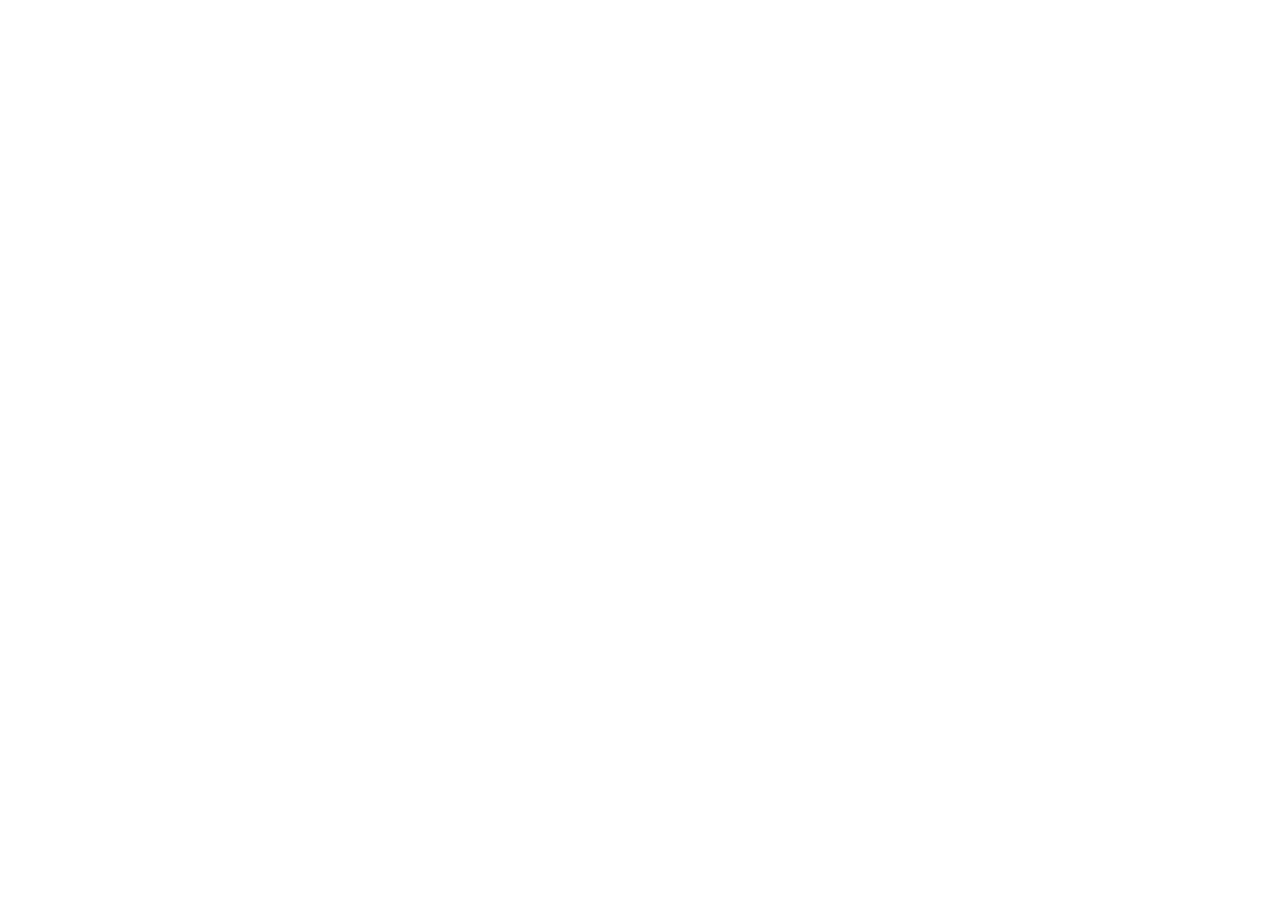
==== index.html @ 185b5def "Add files via upload" ====
<!DOCTYPE html><html lang="en" id="Largely-root-html"><head>
    <meta charset="utf-8">
    <meta name="viewport" content="width=device-width, initial-scale=1">
    <meta name="theme-color" content="#000000">
    <link rel="manifest" href="https://d3k91ia2r4cmgr.cloudfront.net/86bafdff-50a6-4d82-a261-e58ee06d7d60/manifest.json">
    <link rel="preconnect" href="https://fonts.googleapis.com">
    <link rel="preconnect" href="https://fonts.gstatic.com" crossorigin="">
    <link href="https://fonts.googleapis.com/css2?family=Satisfy&display=swap" rel="stylesheet" crossorigin="anonymous">
    <link href="https://fonts.googleapis.com/css?family=DM+Serif+Display|Open+Sans&display=swap" rel="stylesheet" crossorigin="anonymous">
    <link href="https://fonts.googleapis.com/css2?family=Roboto:ital,wght@0,100;0,300;0,400;0,500;0,700;0,900;1,100;1,300;1,400;1,500;1,700;1,900&display=swap" rel="stylesheet" crossorigin="anonymous">
    <link href="https://fonts.googleapis.com/css2?family=Roboto+Mono:ital,wght@0,100;0,300;0,400;0,500;0,700;0,900;1,100;1,300;1,400;1,500;1,700;1,900&display=swap" rel="stylesheet" crossorigin="anonymous">
    <link href="https://fonts.googleapis.com/css2?family=Fira+Sans:wght@400;500;600;700;900&display=swap" rel="stylesheet" crossorigin="anonymous">
    <link href="https://fonts.googleapis.com/css2?family=Noto+Color+Emoji&display=swap" rel="stylesheet" crossorigin="anonymous">
    <link href="https://fonts.googleapis.com/css2?family=Lexend:wght@400;500;600;700;900&display=swap" rel="stylesheet" crossorigin="anonymous">
    <link href="https://fonts.googleapis.com/css2?family=Lato:ital,wght@0,100;0,300;0,400;0,500;0,700;0,900;1,100;1,300;1,400;1,500;1,700;1,900&display=swap" rel="stylesheet" crossorigin="anonymous">
    <link href="https://fonts.googleapis.com/css2?family=Lora:ital,wght@0,100;0,300;0,400;0,500;0,700;0,900;1,100;1,300;1,400;1,500;1,700;1,900&display=swap" rel="stylesheet" crossorigin="anonymous">
    <link href="https://fonts.googleapis.com/css2?family=DM+Sans:ital,wght@0,100;0,300;0,400;0,500;0,700;0,900;1,100;1,300;1,400;1,500;1,700;1,900&display=swap" rel="stylesheet" crossorigin="anonymous">
    <link href="https://fonts.googleapis.com/css2?family=Ubuntu:ital,wght@0,100;0,300;0,400;0,500;0,700;0,900;1,100;1,300;1,400;1,500;1,700;1,900&display=swap" rel="stylesheet" crossorigin="anonymous">
    <link href="https://fonts.googleapis.com/css2?family=Montserrat:ital,wght@0,100;0,300;0,400;0,500;0,700;0,900;1,100;1,300;1,400;1,500;1,700;1,900&display=swap" rel="stylesheet" crossorigin="anonymous">
    <link href="https://fonts.googleapis.com/css2?family=Open+Sans:ital,wght@0,100;0,300;0,400;0,500;0,700;0,900;1,100;1,300;1,400;1,500;1,700;1,900&display=swap" rel="stylesheet" crossorigin="anonymous">
    <link href="https://fonts.googleapis.com/css2?family=Geologica:ital,wght@0,100;0,300;0,400;0,500;0,700;0,900;1,100;1,300;1,400;1,500;1,700;1,900&display=swap" rel="stylesheet" crossorigin="anonymous">
    <link rel="stylesheet" href="css/pzlFzEYF4zbA.css"><!-- Seravek -->
    <link rel="stylesheet" href="css/yJuPTtI3WxYk.css"><!-- Museo Sans, Utopia -->
    <script src="js/DiNnoMzd31PQ.js"></script>
    <script src="js/y1LODsOk8lsL.js"></script>
    <script type="module" crossorigin="" src="js/O8j92dami65w.js"></script>
    <link rel="modulepreload" crossorigin="" href="https://d3k91ia2r4cmgr.cloudfront.net/86bafdff-50a6-4d82-a261-e58ee06d7d60/static/js/vendor/elliptic-DTVWWxg_.js">
    <link rel="modulepreload" crossorigin="" href="https://d3k91ia2r4cmgr.cloudfront.net/86bafdff-50a6-4d82-a261-e58ee06d7d60/static/js/vendor/prop-types-BzTsJG9k.js">
    <link rel="modulepreload" crossorigin="" href="https://d3k91ia2r4cmgr.cloudfront.net/86bafdff-50a6-4d82-a261-e58ee06d7d60/static/js/vendor/jsonpath-B_91QNBH.js">
    <link rel="modulepreload" crossorigin="" href="https://d3k91ia2r4cmgr.cloudfront.net/86bafdff-50a6-4d82-a261-e58ee06d7d60/static/js/vendor/main-Dzk25cyZ.js">
    <link rel="modulepreload" crossorigin="" href="https://d3k91ia2r4cmgr.cloudfront.net/86bafdff-50a6-4d82-a261-e58ee06d7d60/static/js/vendor/validator-CxE2CT_Z.js">
    <link rel="modulepreload" crossorigin="" href="https://d3k91ia2r4cmgr.cloudfront.net/86bafdff-50a6-4d82-a261-e58ee06d7d60/static/js/vendor/howler-DbghTRsj.js">
    <link rel="modulepreload" crossorigin="" href="https://d3k91ia2r4cmgr.cloudfront.net/86bafdff-50a6-4d82-a261-e58ee06d7d60/static/js/vendor/lottie-CAdjDSck.js">
    <link rel="stylesheet" crossorigin="" href="css/FnqYRsaEep4A.css">
    <link rel="stylesheet" crossorigin="" href="css/h9bA99qHGvtS.css">
  
<meta name="google-site-verification" content="gZokNIZjkgFICQlMWqDJ0eYzyE8EAYl0vxDbHV7IbUg">

<style>
    a { 
    pointer-events: none;
    }
</style>

</head>
  <body>
    <noscript>You need to enable JavaScript to run this app.</noscript>
    <div id="root"></div>

    <!-- DisableInputExtension definition -->
<script type="text/javascript">
  const DisableInputExtension = {
    name: 'DisableInput',
    type: 'effect',
    match: ({ trace }) =>
      trace.type === 'ext_disableInput' ||
      trace.payload?.name === 'ext_disableInput',
    effect: ({ trace }) => {
      const { isDisabled } = trace.payload;

      function disableInput() {
        // Find all elements that have a shadowRoot
        const hosts = [...document.querySelectorAll('*')].filter(
          (el) => el.shadowRoot
        );

        let textarea = null;
        let sendBtn = null;
        let root = null;

        // Search through each shadow root to find the textarea
        for (const host of hosts) {
          root = host.shadowRoot;
          textarea = root.querySelector('textarea.vfrc-chat-input');
          if (textarea) {
            sendBtn = root.querySelector('#vfrc-send-message');
            break;
          }
        }

        if (!textarea) {
          console.error('DisableInputExtension: Voiceflow textarea not found');
          return;
        }

        if (!root) {
          console.error('DisableInputExtension: Shadow root not found');
          return;
        }

        // Add or update style tag for visual disabled state
        let styleTag = root.querySelector('#vf-disable-input-style');
        if (!styleTag) {
          styleTag = document.createElement('style');
          styleTag.id = 'vf-disable-input-style';
          root.appendChild(styleTag);
        }

        // Store original value descriptor
        const originalValueDescriptor = Object.getOwnPropertyDescriptor(
          HTMLTextAreaElement.prototype,
          'value'
        );

        function updateInputState() {
          if (isDisabled) {
            // Disable: apply visual styles and logical disable
            styleTag.textContent = `
              textarea.vfrc-chat-input {
                pointer-events: none !important;
                opacity: 0.4 !important;
                cursor: default !important;
                caret-color: transparent !important;
              }
              #vfrc-send-message {
                pointer-events: none !important;
                opacity: 0.35 !important;
                cursor: default !important;
              }
            `;

            // Logical disable
            textarea.readOnly = true;
            textarea.disabled = true;
            if (sendBtn) {
              sendBtn.disabled = true;
            }

            // Clear the value and block changes
            Object.defineProperty(textarea, 'value', {
              get: function () {
                return '';
              },
              set: function () {},
              configurable: true,
            });
            textarea.value = '';
          } else {
            // Enable: remove visual styles and logical enable
            styleTag.textContent = '';

            // Logical enable
            textarea.readOnly = false;
            textarea.disabled = false;
            if (sendBtn) {
              sendBtn.disabled = false;
            }

            // Restore original value getter/setter
            Object.defineProperty(textarea, 'value', originalValueDescriptor);
          }

          // Trigger events to update component state
          textarea.dispatchEvent(
            new Event('input', { bubbles: true, cancelable: true })
          );
          textarea.dispatchEvent(
            new Event('change', { bubbles: true, cancelable: true })
          );
        }

        // Initial update
        updateInputState();
      }

      disableInput();
    },
  };
</script>

<!-- Voiceflow widget loader with DisableInputExtension wired in -->
<script type="text/javascript">
  (function (d, t) {
    var v = d.createElement(t),
      s = d.getElementsByTagName(t)[0];
    v.onload = function () {
      window.voiceflow.chat
        .load({
          verify: { projectID: '6a2155a72f62de3be86b9c8d' },
          url: 'https://general-runtime.voiceflow.com',
          versionID: 'production',
          voice: {
            url: 'https://runtime-api.voiceflow.com',
          },
          assistant: {
            // Attach the DisableInput extension here
            extensions: [DisableInputExtension],
          },
        })
      
        .then(() => {
          window.voiceflow.chat.proactive.clear();
          window.voiceflow.chat.proactive.push(
            {
              type: 'text',
              payload: {
                message:
                       "Hi there. I'm Core and Main VacancyIQ, your Job Creation Assistant" 
              },
            },
            {
              type: 'text',
              payload: {
                message:
                     "Click on the button below to get create content for your job role and polish it for publishing.",
              },
            }
          );
        });
    };
    v.src = 'https://cdn.voiceflow.com/widget-next/bundle.mjs';
    v.type = 'text/javascript';
    s.parentNode.insertBefore(v, s);
  })(document, 'script');
</script>

</body></html>
---- css/pzlFzEYF4zbA.css ----
/*
 * The Typekit service used to deliver this font or fonts for use on websites
 * is provided by Adobe and is subject to these Terms of Use
 * http://www.adobe.com/products/eulas/tou_typekit. For font license
 * information, see the list below.
 *
 * seravek-web:
 *   - http://typekit.com/eulas/00000000000000007735f531
 *   - http://typekit.com/eulas/00000000000000007735f52f
 *   - http://typekit.com/eulas/00000000000000007735f52e
 *   - http://typekit.com/eulas/00000000000000007735f533
 *   - http://typekit.com/eulas/00000000000000007735f535
 *   - http://typekit.com/eulas/00000000000000007735f536
 *   - http://typekit.com/eulas/00000000000000007735f530
 *   - http://typekit.com/eulas/00000000000000007735f537
 *   - http://typekit.com/eulas/00000000000000007735f532
 *   - http://typekit.com/eulas/00000000000000007735f534
 *
 * © 2009-2026 Adobe Systems Incorporated. All Rights Reserved.
 */
/*{"last_published":"2025-07-29 16:51:58 UTC"}*/

@import url("p_1.css");

@font-face {
font-family:"seravek-web";
src:url("https://use.typekit.net/af/78ffbd/00000000000000007735f531/31/l?primer=7cdcb44be4a7db8877ffa5c0007b8dd865b3bbc383831fe2ea177f62257a9191&fvd=n4&v=3") format("woff2"),url("https://use.typekit.net/af/78ffbd/00000000000000007735f531/31/d?primer=7cdcb44be4a7db8877ffa5c0007b8dd865b3bbc383831fe2ea177f62257a9191&fvd=n4&v=3") format("woff"),url("https://use.typekit.net/af/78ffbd/00000000000000007735f531/31/a?primer=7cdcb44be4a7db8877ffa5c0007b8dd865b3bbc383831fe2ea177f62257a9191&fvd=n4&v=3") format("opentype");
font-display:auto;font-style:normal;font-weight:400;font-stretch:normal;
}

@font-face {
font-family:"seravek-web";
src:url("https://use.typekit.net/af/557774/00000000000000007735f52f/31/l?primer=7cdcb44be4a7db8877ffa5c0007b8dd865b3bbc383831fe2ea177f62257a9191&fvd=i4&v=3") format("woff2"),url("https://use.typekit.net/af/557774/00000000000000007735f52f/31/d?primer=7cdcb44be4a7db8877ffa5c0007b8dd865b3bbc383831fe2ea177f62257a9191&fvd=i4&v=3") format("woff"),url("https://use.typekit.net/af/557774/00000000000000007735f52f/31/a?primer=7cdcb44be4a7db8877ffa5c0007b8dd865b3bbc383831fe2ea177f62257a9191&fvd=i4&v=3") format("opentype");
font-display:auto;font-style:italic;font-weight:400;font-stretch:normal;
}

@font-face {
font-family:"seravek-web";
src:url("https://use.typekit.net/af/6a1668/00000000000000007735f52e/31/l?primer=7cdcb44be4a7db8877ffa5c0007b8dd865b3bbc383831fe2ea177f62257a9191&fvd=n7&v=3") format("woff2"),url("https://use.typekit.net/af/6a1668/00000000000000007735f52e/31/d?primer=7cdcb44be4a7db8877ffa5c0007b8dd865b3bbc383831fe2ea177f62257a9191&fvd=n7&v=3") format("woff"),url("https://use.typekit.net/af/6a1668/00000000000000007735f52e/31/a?primer=7cdcb44be4a7db8877ffa5c0007b8dd865b3bbc383831fe2ea177f62257a9191&fvd=n7&v=3") format("opentype");
font-display:auto;font-style:normal;font-weight:700;font-stretch:normal;
}

@font-face {
font-family:"seravek-web";
src:url("https://use.typekit.net/af/87459d/00000000000000007735f533/31/l?primer=7cdcb44be4a7db8877ffa5c0007b8dd865b3bbc383831fe2ea177f62257a9191&fvd=i7&v=3") format("woff2"),url("https://use.typekit.net/af/87459d/00000000000000007735f533/31/d?primer=7cdcb44be4a7db8877ffa5c0007b8dd865b3bbc383831fe2ea177f62257a9191&fvd=i7&v=3") format("woff"),url("https://use.typekit.net/af/87459d/00000000000000007735f533/31/a?primer=7cdcb44be4a7db8877ffa5c0007b8dd865b3bbc383831fe2ea177f62257a9191&fvd=i7&v=3") format("opentype");
font-display:auto;font-style:italic;font-weight:700;font-stretch:normal;
}

@font-face {
font-family:"seravek-web";
src:url("https://use.typekit.net/af/d84ad6/00000000000000007735f535/31/l?primer=7cdcb44be4a7db8877ffa5c0007b8dd865b3bbc383831fe2ea177f62257a9191&fvd=n2&v=3") format("woff2"),url("https://use.typekit.net/af/d84ad6/00000000000000007735f535/31/d?primer=7cdcb44be4a7db8877ffa5c0007b8dd865b3bbc383831fe2ea177f62257a9191&fvd=n2&v=3") format("woff"),url("https://use.typekit.net/af/d84ad6/00000000000000007735f535/31/a?primer=7cdcb44be4a7db8877ffa5c0007b8dd865b3bbc383831fe2ea177f62257a9191&fvd=n2&v=3") format("opentype");
font-display:auto;font-style:normal;font-weight:200;font-stretch:normal;
}

@font-face {
font-family:"seravek-web";
src:url("https://use.typekit.net/af/3d6792/00000000000000007735f536/31/l?primer=7cdcb44be4a7db8877ffa5c0007b8dd865b3bbc383831fe2ea177f62257a9191&fvd=i2&v=3") format("woff2"),url("https://use.typekit.net/af/3d6792/00000000000000007735f536/31/d?primer=7cdcb44be4a7db8877ffa5c0007b8dd865b3bbc383831fe2ea177f62257a9191&fvd=i2&v=3") format("woff"),url("https://use.typekit.net/af/3d6792/00000000000000007735f536/31/a?primer=7cdcb44be4a7db8877ffa5c0007b8dd865b3bbc383831fe2ea177f62257a9191&fvd=i2&v=3") format("opentype");
font-display:auto;font-style:italic;font-weight:200;font-stretch:normal;
}

@font-face {
font-family:"seravek-web";
src:url("https://use.typekit.net/af/27c53e/00000000000000007735f530/31/l?primer=7cdcb44be4a7db8877ffa5c0007b8dd865b3bbc383831fe2ea177f62257a9191&fvd=n3&v=3") format("woff2"),url("https://use.typekit.net/af/27c53e/00000000000000007735f530/31/d?primer=7cdcb44be4a7db8877ffa5c0007b8dd865b3bbc383831fe2ea177f62257a9191&fvd=n3&v=3") format("woff"),url("https://use.typekit.net/af/27c53e/00000000000000007735f530/31/a?primer=7cdcb44be4a7db8877ffa5c0007b8dd865b3bbc383831fe2ea177f62257a9191&fvd=n3&v=3") format("opentype");
font-display:auto;font-style:normal;font-weight:300;font-stretch:normal;
}

@font-face {
font-family:"seravek-web";
src:url("https://use.typekit.net/af/e31ed6/00000000000000007735f537/31/l?primer=7cdcb44be4a7db8877ffa5c0007b8dd865b3bbc383831fe2ea177f62257a9191&fvd=i3&v=3") format("woff2"),url("https://use.typekit.net/af/e31ed6/00000000000000007735f537/31/d?primer=7cdcb44be4a7db8877ffa5c0007b8dd865b3bbc383831fe2ea177f62257a9191&fvd=i3&v=3") format("woff"),url("https://use.typekit.net/af/e31ed6/00000000000000007735f537/31/a?primer=7cdcb44be4a7db8877ffa5c0007b8dd865b3bbc383831fe2ea177f62257a9191&fvd=i3&v=3") format("opentype");
font-display:auto;font-style:italic;font-weight:300;font-stretch:normal;
}

@font-face {
font-family:"seravek-web";
src:url("https://use.typekit.net/af/e7ea49/00000000000000007735f532/31/l?primer=7cdcb44be4a7db8877ffa5c0007b8dd865b3bbc383831fe2ea177f62257a9191&fvd=n6&v=3") format("woff2"),url("https://use.typekit.net/af/e7ea49/00000000000000007735f532/31/d?primer=7cdcb44be4a7db8877ffa5c0007b8dd865b3bbc383831fe2ea177f62257a9191&fvd=n6&v=3") format("woff"),url("https://use.typekit.net/af/e7ea49/00000000000000007735f532/31/a?primer=7cdcb44be4a7db8877ffa5c0007b8dd865b3bbc383831fe2ea177f62257a9191&fvd=n6&v=3") format("opentype");
font-display:auto;font-style:normal;font-weight:600;font-stretch:normal;
}

@font-face {
font-family:"seravek-web";
src:url("https://use.typekit.net/af/493767/00000000000000007735f534/31/l?primer=7cdcb44be4a7db8877ffa5c0007b8dd865b3bbc383831fe2ea177f62257a9191&fvd=i6&v=3") format("woff2"),url("https://use.typekit.net/af/493767/00000000000000007735f534/31/d?primer=7cdcb44be4a7db8877ffa5c0007b8dd865b3bbc383831fe2ea177f62257a9191&fvd=i6&v=3") format("woff"),url("https://use.typekit.net/af/493767/00000000000000007735f534/31/a?primer=7cdcb44be4a7db8877ffa5c0007b8dd865b3bbc383831fe2ea177f62257a9191&fvd=i6&v=3") format("opentype");
font-display:auto;font-style:italic;font-weight:600;font-stretch:normal;
}

.tk-seravek-web { font-family: "seravek-web",sans-serif; }
---- css/yJuPTtI3WxYk.css ----
/*
 * The Typekit service used to deliver this font or fonts for use on websites
 * is provided by Adobe and is subject to these Terms of Use
 * http://www.adobe.com/products/eulas/tou_typekit. For font license
 * information, see the list below.
 *
 * museo-sans:
 *   - http://typekit.com/eulas/00000000000000000000e7fe
 *   - http://typekit.com/eulas/00000000000000000000e803
 * utopia-std:
 *   - http://typekit.com/eulas/0000000000000000000131a2
 *
 * © 2009-2026 Adobe Systems Incorporated. All Rights Reserved.
 */
/*{"last_published":"2023-10-18 17:35:03 UTC"}*/

@import url("p.css");

@font-face {
font-family:"museo-sans";
src:url("https://use.typekit.net/af/620bf8/00000000000000000000e7fe/27/l?primer=7cdcb44be4a7db8877ffa5c0007b8dd865b3bbc383831fe2ea177f62257a9191&fvd=n3&v=3") format("woff2"),url("https://use.typekit.net/af/620bf8/00000000000000000000e7fe/27/d?primer=7cdcb44be4a7db8877ffa5c0007b8dd865b3bbc383831fe2ea177f62257a9191&fvd=n3&v=3") format("woff"),url("https://use.typekit.net/af/620bf8/00000000000000000000e7fe/27/a?primer=7cdcb44be4a7db8877ffa5c0007b8dd865b3bbc383831fe2ea177f62257a9191&fvd=n3&v=3") format("opentype");
font-display:swap;font-style:normal;font-weight:300;font-stretch:normal;
}

@font-face {
font-family:"museo-sans";
src:url("https://use.typekit.net/af/a28b50/00000000000000000000e803/27/l?primer=7cdcb44be4a7db8877ffa5c0007b8dd865b3bbc383831fe2ea177f62257a9191&fvd=n5&v=3") format("woff2"),url("https://use.typekit.net/af/a28b50/00000000000000000000e803/27/d?primer=7cdcb44be4a7db8877ffa5c0007b8dd865b3bbc383831fe2ea177f62257a9191&fvd=n5&v=3") format("woff"),url("https://use.typekit.net/af/a28b50/00000000000000000000e803/27/a?primer=7cdcb44be4a7db8877ffa5c0007b8dd865b3bbc383831fe2ea177f62257a9191&fvd=n5&v=3") format("opentype");
font-display:swap;font-style:normal;font-weight:500;font-stretch:normal;
}

@font-face {
font-family:"utopia-std";
src:url("https://use.typekit.net/af/aeaf25/0000000000000000000131a2/27/l?primer=7cdcb44be4a7db8877ffa5c0007b8dd865b3bbc383831fe2ea177f62257a9191&fvd=i4&v=3") format("woff2"),url("https://use.typekit.net/af/aeaf25/0000000000000000000131a2/27/d?primer=7cdcb44be4a7db8877ffa5c0007b8dd865b3bbc383831fe2ea177f62257a9191&fvd=i4&v=3") format("woff"),url("https://use.typekit.net/af/aeaf25/0000000000000000000131a2/27/a?primer=7cdcb44be4a7db8877ffa5c0007b8dd865b3bbc383831fe2ea177f62257a9191&fvd=i4&v=3") format("opentype");
font-display:swap;font-style:italic;font-weight:400;font-stretch:normal;
}

.tk-museo-sans { font-family: "museo-sans",sans-serif; }
.tk-utopia-std { font-family: "utopia-std",serif; }
---- css/FnqYRsaEep4A.css ----
@charset "UTF-8";@keyframes react-loading-skeleton{to{transform:translate(100%)}}.react-loading-skeleton{--base-color: #ebebeb;--highlight-color: #f5f5f5;--animation-duration: 1.5s;--animation-direction: normal;--pseudo-element-display: block;background-color:var(--base-color);width:100%;border-radius:.25rem;display:inline-flex;line-height:1;position:relative;-webkit-user-select:none;user-select:none;overflow:hidden}.react-loading-skeleton:after{content:" ";display:var(--pseudo-element-display);position:absolute;top:0;left:0;right:0;height:100%;background-repeat:no-repeat;background-image:var( --custom-highlight-background, linear-gradient( 90deg, var(--base-color) 0%, var(--highlight-color) 50%, var(--base-color) 100% ) );transform:translate(-100%);animation-name:react-loading-skeleton;animation-direction:var(--animation-direction);animation-duration:var(--animation-duration);animation-timing-function:ease-in-out;animation-iteration-count:infinite}@media(prefers-reduced-motion){.react-loading-skeleton{--pseudo-element-display: none}}.c3 svg{font:10px sans-serif;-webkit-tap-highlight-color:rgba(0,0,0,0)}.c3 path,.c3 line{fill:none;stroke:#000}.c3 text{-webkit-user-select:none;-moz-user-select:none;user-select:none}.c3-legend-item-tile,.c3-xgrid-focus,.c3-ygrid,.c3-event-rect,.c3-bars path{shape-rendering:crispEdges}.c3-chart-arc path{stroke:#fff}.c3-chart-arc rect{stroke:#fff;stroke-width:1}.c3-chart-arc text{fill:#fff;font-size:13px}.c3-grid line{stroke:#aaa}.c3-grid text{fill:#aaa}.c3-xgrid,.c3-ygrid{stroke-dasharray:3 3}.c3-text.c3-empty{fill:gray;font-size:2em}.c3-line{stroke-width:1px}.c3-circle{fill:currentColor}.c3-circle._expanded_{stroke-width:1px;stroke:#fff}.c3-selected-circle{fill:#fff;stroke-width:2px}.c3-bar{stroke-width:0}.c3-bar._expanded_{fill-opacity:1;fill-opacity:.75}.c3-target.c3-focused{opacity:1}.c3-target.c3-focused path.c3-line,.c3-target.c3-focused path.c3-step{stroke-width:2px}.c3-target.c3-defocused{opacity:.3!important}.c3-region{fill:#4682b4;fill-opacity:.1}.c3-region text{fill-opacity:1}.c3-brush .extent{fill-opacity:.1}.c3-legend-item{font-size:12px}.c3-legend-item-hidden{opacity:.15}.c3-legend-background{opacity:.75;fill:#fff;stroke:#d3d3d3;stroke-width:1}.c3-title{font:14px sans-serif}.c3-tooltip-container{z-index:10}.c3-tooltip{border-collapse:collapse;border-spacing:0;background-color:#fff;empty-cells:show;-webkit-box-shadow:7px 7px 12px -9px #777777;-moz-box-shadow:7px 7px 12px -9px #777777;box-shadow:7px 7px 12px -9px #777;opacity:.9}.c3-tooltip tr{border:1px solid #CCC}.c3-tooltip th{background-color:#aaa;font-size:14px;padding:2px 5px;text-align:left;color:#fff}.c3-tooltip td{font-size:13px;padding:3px 6px;background-color:#fff;border-left:1px dotted #999}.c3-tooltip td>span{display:inline-block;width:10px;height:10px;margin-right:6px}.c3-tooltip .value{text-align:right}.c3-area{stroke-width:0;opacity:.2}.c3-chart-arcs-title{dominant-baseline:middle;font-size:1.3em}.c3-chart-arcs .c3-chart-arcs-background{fill:#e0e0e0;stroke:#fff}.c3-chart-arcs .c3-chart-arcs-gauge-unit{fill:#000;font-size:16px}.c3-chart-arcs .c3-chart-arcs-gauge-max,.c3-chart-arcs .c3-chart-arcs-gauge-min{fill:#777}.c3-chart-arc .c3-gauge-value{fill:#000}.c3-chart-arc.c3-target g path{opacity:1}.c3-chart-arc.c3-target.c3-focused g path{opacity:1}.c3-drag-zoom.enabled{pointer-events:all!important;visibility:visible}.c3-drag-zoom.disabled{pointer-events:none!important;visibility:hidden}.c3-drag-zoom .extent{fill-opacity:.1}@keyframes marching-ants{0%{background-position:0 0,0 100%,0 0,100% 0}to{background-position:20px 0,-20px 100%,0 -20px,100% 20px}}:root{--rc-drag-handle-size: 12px;--rc-drag-handle-mobile-size: 24px;--rc-drag-handle-bg-colour: rgba(0, 0, 0, .2);--rc-drag-bar-size: 6px;--rc-border-color: rgba(255, 255, 255, .7);--rc-focus-color: #0088ff}.ReactCrop{position:relative;display:inline-block;cursor:crosshair;max-width:100%}.ReactCrop *,.ReactCrop *:before,.ReactCrop *:after{box-sizing:border-box}.ReactCrop--disabled,.ReactCrop--locked{cursor:inherit}.ReactCrop__child-wrapper{overflow:hidden;max-height:inherit}.ReactCrop__child-wrapper>img,.ReactCrop__child-wrapper>video{display:block;max-width:100%;max-height:inherit}.ReactCrop:not(.ReactCrop--disabled) .ReactCrop__child-wrapper>img,.ReactCrop:not(.ReactCrop--disabled) .ReactCrop__child-wrapper>video{touch-action:none}.ReactCrop:not(.ReactCrop--disabled) .ReactCrop__crop-selection{touch-action:none}.ReactCrop__crop-mask{position:absolute;top:0;right:0;bottom:0;left:0;pointer-events:none;width:calc(100% + .5px);height:calc(100% + .5px)}.ReactCrop__crop-selection{position:absolute;top:0;left:0;transform:translateZ(0);cursor:move}.ReactCrop--disabled .ReactCrop__crop-selection{cursor:inherit}.ReactCrop--circular-crop .ReactCrop__crop-selection{border-radius:50%}.ReactCrop--circular-crop .ReactCrop__crop-selection:after{pointer-events:none;content:"";position:absolute;top:-1px;right:-1px;bottom:-1px;left:-1px;border:1px solid var(--rc-border-color);opacity:.3}.ReactCrop--no-animate .ReactCrop__crop-selection{outline:1px dashed white}.ReactCrop__crop-selection:not(.ReactCrop--no-animate .ReactCrop__crop-selection){animation:marching-ants 1s;background-image:linear-gradient(to right,#fff 50%,#444 50%),linear-gradient(to right,#fff 50%,#444 50%),linear-gradient(to bottom,#fff 50%,#444 50%),linear-gradient(to bottom,#fff 50%,#444 50%);background-size:10px 1px,10px 1px,1px 10px,1px 10px;background-position:0 0,0 100%,0 0,100% 0;background-repeat:repeat-x,repeat-x,repeat-y,repeat-y;color:#fff;animation-play-state:running;animation-timing-function:linear;animation-iteration-count:infinite}.ReactCrop__crop-selection:focus{outline:2px solid var(--rc-focus-color);outline-offset:-1px}.ReactCrop--invisible-crop .ReactCrop__crop-mask,.ReactCrop--invisible-crop .ReactCrop__crop-selection{display:none}.ReactCrop__rule-of-thirds-vt:before,.ReactCrop__rule-of-thirds-vt:after,.ReactCrop__rule-of-thirds-hz:before,.ReactCrop__rule-of-thirds-hz:after{content:"";display:block;position:absolute;background-color:#fff6}.ReactCrop__rule-of-thirds-vt:before,.ReactCrop__rule-of-thirds-vt:after{width:1px;height:100%}.ReactCrop__rule-of-thirds-vt:before{left:33.3333333333%}.ReactCrop__rule-of-thirds-vt:after{left:66.6666666667%}.ReactCrop__rule-of-thirds-hz:before,.ReactCrop__rule-of-thirds-hz:after{width:100%;height:1px}.ReactCrop__rule-of-thirds-hz:before{top:33.3333333333%}.ReactCrop__rule-of-thirds-hz:after{top:66.6666666667%}.ReactCrop__drag-handle{position:absolute;width:var(--rc-drag-handle-size);height:var(--rc-drag-handle-size);background-color:var(--rc-drag-handle-bg-colour);border:1px solid var(--rc-border-color)}.ReactCrop__drag-handle:focus{background:var(--rc-focus-color)}.ReactCrop .ord-nw{top:0;left:0;transform:translate(-50%,-50%);cursor:nw-resize}.ReactCrop .ord-n{top:0;left:50%;transform:translate(-50%,-50%);cursor:n-resize}.ReactCrop .ord-ne{top:0;right:0;transform:translate(50%,-50%);cursor:ne-resize}.ReactCrop .ord-e{top:50%;right:0;transform:translate(50%,-50%);cursor:e-resize}.ReactCrop .ord-se{bottom:0;right:0;transform:translate(50%,50%);cursor:se-resize}.ReactCrop .ord-s{bottom:0;left:50%;transform:translate(-50%,50%);cursor:s-resize}.ReactCrop .ord-sw{bottom:0;left:0;transform:translate(-50%,50%);cursor:sw-resize}.ReactCrop .ord-w{top:50%;left:0;transform:translate(-50%,-50%);cursor:w-resize}.ReactCrop__disabled .ReactCrop__drag-handle{cursor:inherit}.ReactCrop__drag-bar{position:absolute}.ReactCrop__drag-bar.ord-n{top:0;left:0;width:100%;height:var(--rc-drag-bar-size);transform:translateY(-50%)}.ReactCrop__drag-bar.ord-e{right:0;top:0;width:var(--rc-drag-bar-size);height:100%;transform:translate(50%)}.ReactCrop__drag-bar.ord-s{bottom:0;left:0;width:100%;height:var(--rc-drag-bar-size);transform:translateY(50%)}.ReactCrop__drag-bar.ord-w{top:0;left:0;width:var(--rc-drag-bar-size);height:100%;transform:translate(-50%)}.ReactCrop--new-crop .ReactCrop__drag-bar,.ReactCrop--new-crop .ReactCrop__drag-handle,.ReactCrop--fixed-aspect .ReactCrop__drag-bar,.ReactCrop--fixed-aspect .ReactCrop__drag-handle.ord-n,.ReactCrop--fixed-aspect .ReactCrop__drag-handle.ord-e,.ReactCrop--fixed-aspect .ReactCrop__drag-handle.ord-s,.ReactCrop--fixed-aspect .ReactCrop__drag-handle.ord-w{display:none}@media(pointer:coarse){.ReactCrop .ord-n,.ReactCrop .ord-e,.ReactCrop .ord-s,.ReactCrop .ord-w{display:none}.ReactCrop__drag-handle{width:var(--rc-drag-handle-mobile-size);height:var(--rc-drag-handle-mobile-size)}}:root{--react-pdf-annotation-layer: 1;--annotation-unfocused-field-background: url("data:image/svg+xml;charset=UTF-8,<svg width='1px' height='1px' xmlns='http://www.w3.org/2000/svg'><rect width='100%' height='100%' style='fill:rgba(0, 54, 255, 0.13);'/></svg>");--input-focus-border-color: Highlight;--input-focus-outline: 1px solid Canvas;--input-unfocused-border-color: transparent;--input-disabled-border-color: transparent;--input-hover-border-color: black;--link-outline: none}@media screen and (forced-colors:active){:root{--input-focus-border-color: CanvasText;--input-unfocused-border-color: ActiveText;--input-disabled-border-color: GrayText;--input-hover-border-color: Highlight;--link-outline: 1.5px solid LinkText}.annotationLayer .textWidgetAnnotation :is(input,textarea):required,.annotationLayer .choiceWidgetAnnotation select:required,.annotationLayer .buttonWidgetAnnotation:is(.checkBox,.radioButton) input:required{outline:1.5px solid selectedItem}.annotationLayer .linkAnnotation:hover{-webkit-backdrop-filter:invert(100%);backdrop-filter:invert(100%)}}.annotationLayer{position:absolute;top:0;left:0;pointer-events:none;transform-origin:0 0;z-index:3}.annotationLayer[data-main-rotation="90"] .norotate{transform:rotate(270deg) translate(-100%)}.annotationLayer[data-main-rotation="180"] .norotate{transform:rotate(180deg) translate(-100%,-100%)}.annotationLayer[data-main-rotation="270"] .norotate{transform:rotate(90deg) translateY(-100%)}.annotationLayer canvas{position:absolute;width:100%;height:100%}.annotationLayer section{position:absolute;text-align:initial;pointer-events:auto;box-sizing:border-box;margin:0;transform-origin:0 0}.annotationLayer .linkAnnotation{outline:var(--link-outline)}.annotationLayer :is(.linkAnnotation,.buttonWidgetAnnotation.pushButton)>a{position:absolute;font-size:1em;top:0;left:0;width:100%;height:100%}.annotationLayer :is(.linkAnnotation,.buttonWidgetAnnotation.pushButton)>a:hover{opacity:.2;background:#ff0;box-shadow:0 2px 10px #ff0}.annotationLayer .textAnnotation img{position:absolute;cursor:pointer;width:100%;height:100%;top:0;left:0}.annotationLayer .textWidgetAnnotation :is(input,textarea),.annotationLayer .choiceWidgetAnnotation select,.annotationLayer .buttonWidgetAnnotation:is(.checkBox,.radioButton) input{background-image:var(--annotation-unfocused-field-background);border:2px solid var(--input-unfocused-border-color);box-sizing:border-box;font:calc(9px * var(--scale-factor)) sans-serif;height:100%;margin:0;vertical-align:top;width:100%}.annotationLayer .textWidgetAnnotation :is(input,textarea):required,.annotationLayer .choiceWidgetAnnotation select:required,.annotationLayer .buttonWidgetAnnotation:is(.checkBox,.radioButton) input:required{outline:1.5px solid red}.annotationLayer .choiceWidgetAnnotation select option{padding:0}.annotationLayer .buttonWidgetAnnotation.radioButton input{border-radius:50%}.annotationLayer .textWidgetAnnotation textarea{resize:none}.annotationLayer .textWidgetAnnotation :is(input,textarea)[disabled],.annotationLayer .choiceWidgetAnnotation select[disabled],.annotationLayer .buttonWidgetAnnotation:is(.checkBox,.radioButton) input[disabled]{background:none;border:2px solid var(--input-disabled-border-color);cursor:not-allowed}.annotationLayer .textWidgetAnnotation :is(input,textarea):hover,.annotationLayer .choiceWidgetAnnotation select:hover,.annotationLayer .buttonWidgetAnnotation:is(.checkBox,.radioButton) input:hover{border:2px solid var(--input-hover-border-color)}.annotationLayer .textWidgetAnnotation :is(input,textarea):hover,.annotationLayer .choiceWidgetAnnotation select:hover,.annotationLayer .buttonWidgetAnnotation.checkBox input:hover{border-radius:2px}.annotationLayer .textWidgetAnnotation :is(input,textarea):focus,.annotationLayer .choiceWidgetAnnotation select:focus{background:none;border:2px solid var(--input-focus-border-color);border-radius:2px;outline:var(--input-focus-outline)}.annotationLayer .buttonWidgetAnnotation:is(.checkBox,.radioButton) :focus{background-image:none;background-color:transparent}.annotationLayer .buttonWidgetAnnotation.checkBox :focus{border:2px solid var(--input-focus-border-color);border-radius:2px;outline:var(--input-focus-outline)}.annotationLayer .buttonWidgetAnnotation.radioButton :focus{border:2px solid var(--input-focus-border-color);outline:var(--input-focus-outline)}.annotationLayer .buttonWidgetAnnotation.checkBox input:checked:before,.annotationLayer .buttonWidgetAnnotation.checkBox input:checked:after,.annotationLayer .buttonWidgetAnnotation.radioButton input:checked:before{background-color:CanvasText;content:"";display:block;position:absolute}.annotationLayer .buttonWidgetAnnotation.checkBox input:checked:before,.annotationLayer .buttonWidgetAnnotation.checkBox input:checked:after{height:80%;left:45%;width:1px}.annotationLayer .buttonWidgetAnnotation.checkBox input:checked:before{transform:rotate(45deg)}.annotationLayer .buttonWidgetAnnotation.checkBox input:checked:after{transform:rotate(-45deg)}.annotationLayer .buttonWidgetAnnotation.radioButton input:checked:before{border-radius:50%;height:50%;left:30%;top:20%;width:50%}.annotationLayer .textWidgetAnnotation input.comb{font-family:monospace;padding-left:2px;padding-right:0}.annotationLayer .textWidgetAnnotation input.comb:focus{width:103%}.annotationLayer .buttonWidgetAnnotation:is(.checkBox,.radioButton) input{-webkit-appearance:none;-moz-appearance:none;appearance:none}.annotationLayer .popupTriggerArea{height:100%;width:100%}.annotationLayer .fileAttachmentAnnotation .popupTriggerArea{position:absolute}.annotationLayer .popupWrapper{position:absolute;font-size:calc(9px * var(--scale-factor));width:100%;min-width:calc(180px * var(--scale-factor));pointer-events:none}.annotationLayer .popup{position:absolute;max-width:calc(180px * var(--scale-factor));background-color:#ff9;box-shadow:0 calc(2px * var(--scale-factor)) calc(5px * var(--scale-factor)) #888;border-radius:calc(2px * var(--scale-factor));padding:calc(6px * var(--scale-factor));margin-left:calc(5px * var(--scale-factor));cursor:pointer;font:message-box;white-space:normal;word-wrap:break-word;pointer-events:auto}.annotationLayer .popup>*{font-size:calc(9px * var(--scale-factor))}.annotationLayer .popup h1{display:inline-block}.annotationLayer .popupDate{display:inline-block;margin-left:calc(5px * var(--scale-factor))}.annotationLayer .popupContent{border-top:1px solid rgba(51,51,51,1);margin-top:calc(2px * var(--scale-factor));padding-top:calc(2px * var(--scale-factor))}.annotationLayer .richText>*{white-space:pre-wrap;font-size:calc(9px * var(--scale-factor))}.annotationLayer .highlightAnnotation,.annotationLayer .underlineAnnotation,.annotationLayer .squigglyAnnotation,.annotationLayer .strikeoutAnnotation,.annotationLayer .freeTextAnnotation,.annotationLayer .lineAnnotation svg line,.annotationLayer .squareAnnotation svg rect,.annotationLayer .circleAnnotation svg ellipse,.annotationLayer .polylineAnnotation svg polyline,.annotationLayer .polygonAnnotation svg polygon,.annotationLayer .caretAnnotation,.annotationLayer .inkAnnotation svg polyline,.annotationLayer .stampAnnotation,.annotationLayer .fileAttachmentAnnotation{cursor:pointer}.annotationLayer section svg{position:absolute;width:100%;height:100%;top:0;left:0}.annotationLayer .annotationTextContent{position:absolute;width:100%;height:100%;opacity:0;color:transparent;-webkit-user-select:none;user-select:none;pointer-events:none}.annotationLayer .annotationTextContent span{width:100%;display:inline-block}.rdw-option-wrapper{border:1px solid #F1F1F1;padding:5px;min-width:25px;height:20px;border-radius:2px;margin:0 4px;display:flex;justify-content:center;align-items:center;cursor:pointer;background:#fff;text-transform:capitalize}.rdw-option-wrapper:hover{box-shadow:1px 1px #bfbdbd}.rdw-option-wrapper:active,.rdw-option-active{box-shadow:1px 1px #bfbdbd inset}.rdw-option-disabled{opacity:.3;cursor:default}.rdw-dropdown-wrapper{height:30px;cursor:pointer;border:1px solid #F1F1F1;border-radius:2px;margin:0 3px;text-transform:capitalize;background:#fff}.rdw-dropdown-wrapper:focus{outline:none}.rdw-dropdown-wrapper:hover{box-shadow:1px 1px #bfbdbd;background-color:#fff}.rdw-dropdown-wrapper:active{box-shadow:1px 1px #bfbdbd inset}.rdw-dropdown-carettoopen{height:0px;width:0px;position:absolute;top:35%;right:10%;border-top:6px solid black;border-left:5px solid transparent;border-right:5px solid transparent}.rdw-dropdown-carettoclose{height:0px;width:0px;position:absolute;top:35%;right:10%;border-bottom:6px solid black;border-left:5px solid transparent;border-right:5px solid transparent}.rdw-dropdown-selectedtext{display:flex;position:relative;height:100%;align-items:center;padding:0 5px}.rdw-dropdown-optionwrapper{z-index:100;position:relative;border:1px solid #F1F1F1;width:98%;background:#fff;border-radius:2px;margin:0;padding:0;max-height:250px;overflow-y:scroll}.rdw-dropdown-optionwrapper:hover{box-shadow:1px 1px #bfbdbd;background-color:#fff}.rdw-dropdownoption-default{min-height:25px;display:flex;align-items:center;padding:0 5px}.rdw-dropdownoption-highlighted{background:#f1f1f1}.rdw-dropdownoption-active{background:#f5f5f5}.rdw-dropdownoption-disabled{opacity:.3;cursor:default}.rdw-inline-wrapper{display:flex;align-items:center;margin-bottom:6px;flex-wrap:wrap}.rdw-inline-dropdown{width:50px}.rdw-inline-dropdownoption{height:40px;display:flex;justify-content:center}.rdw-block-wrapper{display:flex;align-items:center;margin-bottom:6px;flex-wrap:wrap}.rdw-block-dropdown{width:110px}.rdw-fontsize-wrapper{display:flex;align-items:center;margin-bottom:6px;flex-wrap:wrap}.rdw-fontsize-dropdown{min-width:40px}.rdw-fontsize-option{display:flex;justify-content:center}.rdw-fontfamily-wrapper{display:flex;align-items:center;margin-bottom:6px;flex-wrap:wrap}.rdw-fontfamily-dropdown{width:115px}.rdw-fontfamily-placeholder{white-space:nowrap;max-width:90px;overflow:hidden;text-overflow:ellipsis}.rdw-fontfamily-optionwrapper{width:140px}.rdw-list-wrapper{display:flex;align-items:center;margin-bottom:6px;flex-wrap:wrap}.rdw-list-dropdown{width:50px;z-index:90}.rdw-list-dropdownOption{height:40px;display:flex;justify-content:center}.rdw-text-align-wrapper{display:flex;align-items:center;margin-bottom:6px;flex-wrap:wrap}.rdw-text-align-dropdown{width:50px;z-index:90}.rdw-text-align-dropdownOption{height:40px;display:flex;justify-content:center}.rdw-right-aligned-block{text-align:right}.rdw-left-aligned-block{text-align:left!important}.rdw-center-aligned-block{text-align:center!important}.rdw-justify-aligned-block{text-align:justify!important}.rdw-right-aligned-block>div{display:inline-block}.rdw-left-aligned-block>div{display:inline-block}.rdw-center-aligned-block>div{display:inline-block}.rdw-justify-aligned-block>div{display:inline-block}.rdw-colorpicker-wrapper{display:flex;align-items:center;margin-bottom:6px;position:relative;flex-wrap:wrap}.rdw-colorpicker-modal{position:absolute;top:35px;left:5px;display:flex;flex-direction:column;width:175px;height:175px;border:1px solid #F1F1F1;padding:15px;border-radius:2px;z-index:100;background:#fff;box-shadow:3px 3px 5px #bfbdbd}.rdw-colorpicker-modal-header{display:flex;padding-bottom:5px}.rdw-colorpicker-modal-style-label{font-size:15px;width:50%;text-align:center;cursor:pointer;padding:0 10px 5px}.rdw-colorpicker-modal-style-label-active{border-bottom:2px solid #0a66b7}.rdw-colorpicker-modal-options{margin:5px auto;display:flex;width:100%;height:100%;flex-wrap:wrap;overflow:scroll}.rdw-colorpicker-cube{width:22px;height:22px;border:1px solid #F1F1F1}.rdw-colorpicker-option{margin:3px;padding:0;min-height:20px;border:none;width:22px;height:22px;min-width:22px;box-shadow:1px 2px 1px #bfbdbd inset}.rdw-colorpicker-option:hover{box-shadow:1px 2px 1px #bfbdbd}.rdw-colorpicker-option:active{box-shadow:-1px -2px 1px #bfbdbd}.rdw-colorpicker-option-active{box-shadow:0 0 2px 2px #bfbdbd}.rdw-link-wrapper{display:flex;align-items:center;margin-bottom:6px;position:relative;flex-wrap:wrap}.rdw-link-dropdown{width:50px}.rdw-link-dropdownOption{height:40px;display:flex;justify-content:center}.rdw-link-dropdownPlaceholder{margin-left:8px}.rdw-link-modal{position:absolute;top:35px;left:5px;display:flex;flex-direction:column;width:235px;height:205px;border:1px solid #F1F1F1;padding:15px;border-radius:2px;z-index:100;background:#fff;box-shadow:3px 3px 5px #bfbdbd}.rdw-link-modal-label{font-size:15px}.rdw-link-modal-input{margin-top:5px;border-radius:2px;border:1px solid #F1F1F1;height:25px;margin-bottom:15px;padding:0 5px}.rdw-link-modal-input:focus{outline:none}.rdw-link-modal-buttonsection{margin:0 auto}.rdw-link-modal-target-option{margin-bottom:20px}.rdw-link-modal-target-option>span{margin-left:5px}.rdw-link-modal-btn{margin-left:10px;width:75px;height:30px;border:1px solid #F1F1F1;border-radius:2px;cursor:pointer;background:#fff;text-transform:capitalize}.rdw-link-modal-btn:hover{box-shadow:1px 1px #bfbdbd}.rdw-link-modal-btn:active{box-shadow:1px 1px #bfbdbd inset}.rdw-link-modal-btn:focus{outline:none!important}.rdw-link-modal-btn:disabled{background:#ece9e9}.rdw-link-dropdownoption{height:40px;display:flex;justify-content:center}.rdw-embedded-wrapper{display:flex;align-items:center;margin-bottom:6px;position:relative;flex-wrap:wrap}.rdw-embedded-modal{position:absolute;top:35px;left:5px;display:flex;flex-direction:column;width:235px;height:180px;border:1px solid #F1F1F1;padding:15px;border-radius:2px;z-index:100;background:#fff;justify-content:space-between;box-shadow:3px 3px 5px #bfbdbd}.rdw-embedded-modal-header{font-size:15px;display:flex}.rdw-embedded-modal-header-option{width:50%;cursor:pointer;display:flex;justify-content:center;align-items:center;flex-direction:column}.rdw-embedded-modal-header-label{width:95px;border:1px solid #f1f1f1;margin-top:5px;background:#6eb8d4;border-bottom:2px solid #0a66b7}.rdw-embedded-modal-link-section{display:flex;flex-direction:column}.rdw-embedded-modal-link-input{width:88%;height:35px;margin:10px 0;border:1px solid #F1F1F1;border-radius:2px;font-size:15px;padding:0 5px}.rdw-embedded-modal-link-input-wrapper{display:flex;align-items:center}.rdw-embedded-modal-link-input:focus{outline:none}.rdw-embedded-modal-btn-section{display:flex;justify-content:center}.rdw-embedded-modal-btn{margin:0 3px;width:75px;height:30px;border:1px solid #F1F1F1;border-radius:2px;cursor:pointer;background:#fff;text-transform:capitalize}.rdw-embedded-modal-btn:hover{box-shadow:1px 1px #bfbdbd}.rdw-embedded-modal-btn:active{box-shadow:1px 1px #bfbdbd inset}.rdw-embedded-modal-btn:focus{outline:none!important}.rdw-embedded-modal-btn:disabled{background:#ece9e9}.rdw-embedded-modal-size{align-items:center;display:flex;margin:8px 0;justify-content:space-between}.rdw-embedded-modal-size-input{width:80%;height:20px;border:1px solid #F1F1F1;border-radius:2px;font-size:12px}.rdw-embedded-modal-size-input:focus{outline:none}.rdw-emoji-wrapper{display:flex;align-items:center;margin-bottom:6px;position:relative;flex-wrap:wrap}.rdw-emoji-modal{overflow:auto;position:absolute;top:35px;left:5px;display:flex;flex-wrap:wrap;width:235px;height:180px;border:1px solid #F1F1F1;padding:15px;border-radius:2px;z-index:100;background:#fff;box-shadow:3px 3px 5px #bfbdbd}.rdw-emoji-icon{margin:2.5px;height:24px;width:24px;cursor:pointer;font-size:22px;display:flex;justify-content:center;align-items:center}.rdw-spinner{display:flex;align-items:center;justify-content:center;height:100%;width:100%}.rdw-spinner>div{width:12px;height:12px;background-color:#333;border-radius:100%;display:inline-block;-webkit-animation:sk-bouncedelay 1.4s infinite ease-in-out both;animation:sk-bouncedelay 1.4s infinite ease-in-out both}.rdw-spinner .rdw-bounce1{-webkit-animation-delay:-.32s;animation-delay:-.32s}.rdw-spinner .rdw-bounce2{-webkit-animation-delay:-.16s;animation-delay:-.16s}@-webkit-keyframes sk-bouncedelay{0%,80%,to{-webkit-transform:scale(0)}40%{-webkit-transform:scale(1)}}@keyframes sk-bouncedelay{0%,80%,to{-webkit-transform:scale(0);transform:scale(0)}40%{-webkit-transform:scale(1);transform:scale(1)}}.rdw-image-wrapper{display:flex;align-items:center;margin-bottom:6px;position:relative;flex-wrap:wrap}.rdw-image-modal{position:absolute;top:35px;left:5px;display:flex;flex-direction:column;width:235px;border:1px solid #F1F1F1;padding:15px;border-radius:2px;z-index:100;background:#fff;box-shadow:3px 3px 5px #bfbdbd}.rdw-image-modal-header{font-size:15px;margin:10px 0;display:flex}.rdw-image-modal-header-option{width:50%;cursor:pointer;display:flex;justify-content:center;align-items:center;flex-direction:column}.rdw-image-modal-header-label{width:80px;background:#f1f1f1;border:1px solid #f1f1f1;margin-top:5px}.rdw-image-modal-header-label-highlighted{background:#6eb8d4;border-bottom:2px solid #0a66b7}.rdw-image-modal-upload-option{width:100%;color:gray;cursor:pointer;display:flex;border:none;font-size:15px;align-items:center;justify-content:center;background-color:#f1f1f1;outline:2px dashed gray;outline-offset:-10px;margin:10px 0;padding:9px 0}.rdw-image-modal-upload-option-highlighted{outline:2px dashed #0a66b7}.rdw-image-modal-upload-option-label{cursor:pointer;height:100%;width:100%;display:flex;justify-content:center;align-items:center;padding:15px}.rdw-image-modal-upload-option-label span{padding:0 20px}.rdw-image-modal-upload-option-image-preview{max-width:100%;max-height:200px}.rdw-image-modal-upload-option-input{width:.1px;height:.1px;opacity:0;overflow:hidden;position:absolute;z-index:-1}.rdw-image-modal-url-section{display:flex;align-items:center}.rdw-image-modal-url-input{width:90%;height:35px;margin:15px 0 12px;border:1px solid #F1F1F1;border-radius:2px;font-size:15px;padding:0 5px}.rdw-image-modal-btn-section{margin:10px auto 0}.rdw-image-modal-url-input:focus{outline:none}.rdw-image-modal-btn{margin:0 5px;width:75px;height:30px;border:1px solid #F1F1F1;border-radius:2px;cursor:pointer;background:#fff;text-transform:capitalize}.rdw-image-modal-btn:hover{box-shadow:1px 1px #bfbdbd}.rdw-image-modal-btn:active{box-shadow:1px 1px #bfbdbd inset}.rdw-image-modal-btn:focus{outline:none!important}.rdw-image-modal-btn:disabled{background:#ece9e9}.rdw-image-modal-spinner{position:absolute;top:-3px;left:0;width:100%;height:100%;opacity:.5}.rdw-image-modal-alt-input{width:70%;height:20px;border:1px solid #F1F1F1;border-radius:2px;font-size:12px;margin-left:5px}.rdw-image-modal-alt-input:focus{outline:none}.rdw-image-modal-alt-lbl{font-size:12px}.rdw-image-modal-size{align-items:center;display:flex;margin:8px 0;justify-content:space-between}.rdw-image-modal-size-input{width:40%;height:20px;border:1px solid #F1F1F1;border-radius:2px;font-size:12px}.rdw-image-modal-size-input:focus{outline:none}.rdw-image-mandatory-sign{color:red;margin-left:3px;margin-right:3px}.rdw-remove-wrapper{display:flex;align-items:center;margin-bottom:6px;position:relative;flex-wrap:wrap}.rdw-history-wrapper{display:flex;align-items:center;margin-bottom:6px;flex-wrap:wrap}.rdw-history-dropdownoption{height:40px;display:flex;justify-content:center}.rdw-history-dropdown{width:50px}.rdw-link-decorator-wrapper{position:relative}.rdw-link-decorator-icon{position:absolute;left:40%;top:0;cursor:pointer;background-color:#fff}.rdw-mention-link{text-decoration:none;color:#1236ff;background-color:#f0fbff;padding:1px 2px;border-radius:2px}.rdw-suggestion-wrapper{position:relative}.rdw-suggestion-dropdown{position:absolute;display:flex;flex-direction:column;border:1px solid #F1F1F1;min-width:100px;max-height:150px;overflow:auto;background:#fff;z-index:100}.rdw-suggestion-option{padding:7px 5px;border-bottom:1px solid #f1f1f1}.rdw-suggestion-option-active{background-color:#f1f1f1}.rdw-hashtag-link{text-decoration:none;color:#1236ff;background-color:#f0fbff;padding:1px 2px;border-radius:2px}.rdw-image-alignment-options-popup{position:absolute;background:#fff;display:flex;padding:5px 2px;border-radius:2px;border:1px solid #F1F1F1;width:105px;cursor:pointer;z-index:100}.rdw-alignment-option-left{justify-content:flex-start}.rdw-image-alignment-option{height:15px;width:15px;min-width:15px}.rdw-image-alignment,.rdw-image-imagewrapper{position:relative}.rdw-image-center{display:flex;justify-content:center}.rdw-image-left{display:flex}.rdw-image-right{display:flex;justify-content:flex-end}.rdw-image-alignment-options-popup-right{right:0}.rdw-editor-main{height:100%;overflow:auto;box-sizing:border-box}.rdw-editor-toolbar{padding:6px 5px 0;border-radius:2px;border:1px solid #F1F1F1;display:flex;justify-content:flex-start;background:#fff;flex-wrap:wrap;font-size:15px;margin-bottom:5px;-webkit-user-select:none;user-select:none}.public-DraftStyleDefault-block{margin:1em 0}.rdw-editor-wrapper:focus{outline:none}.rdw-editor-wrapper{box-sizing:content-box}.rdw-editor-main blockquote{border-left:5px solid #f1f1f1;padding-left:5px}.rdw-editor-main pre{background:#f1f1f1;border-radius:3px;padding:1px 10px}.DraftEditor-editorContainer,.DraftEditor-root,.public-DraftEditor-content{height:inherit;text-align:initial}.public-DraftEditor-content[contenteditable=true]{-webkit-user-modify:read-write-plaintext-only}.DraftEditor-root{position:relative}.DraftEditor-editorContainer{background-color:#fff0;border-left:.1px solid transparent;position:relative;z-index:1}.public-DraftEditor-block{position:relative}.DraftEditor-alignLeft .public-DraftStyleDefault-block{text-align:left}.DraftEditor-alignLeft .public-DraftEditorPlaceholder-root{left:0;text-align:left}.DraftEditor-alignCenter .public-DraftStyleDefault-block{text-align:center}.DraftEditor-alignCenter .public-DraftEditorPlaceholder-root{margin:0 auto;text-align:center;width:100%}.DraftEditor-alignRight .public-DraftStyleDefault-block{text-align:right}.DraftEditor-alignRight .public-DraftEditorPlaceholder-root{right:0;text-align:right}.public-DraftEditorPlaceholder-root{color:#9197a3;position:absolute;z-index:0}.public-DraftEditorPlaceholder-hasFocus{color:#bdc1c9}.DraftEditorPlaceholder-hidden{display:none}.public-DraftStyleDefault-block{position:relative;white-space:pre-wrap}.public-DraftStyleDefault-ltr{direction:ltr;text-align:left}.public-DraftStyleDefault-rtl{direction:rtl;text-align:right}.public-DraftStyleDefault-listLTR{direction:ltr}.public-DraftStyleDefault-listRTL{direction:rtl}.public-DraftStyleDefault-ol,.public-DraftStyleDefault-ul{margin:16px 0;padding:0}.public-DraftStyleDefault-depth0.public-DraftStyleDefault-listLTR{margin-left:1.5em}.public-DraftStyleDefault-depth0.public-DraftStyleDefault-listRTL{margin-right:1.5em}.public-DraftStyleDefault-depth1.public-DraftStyleDefault-listLTR{margin-left:3em}.public-DraftStyleDefault-depth1.public-DraftStyleDefault-listRTL{margin-right:3em}.public-DraftStyleDefault-depth2.public-DraftStyleDefault-listLTR{margin-left:4.5em}.public-DraftStyleDefault-depth2.public-DraftStyleDefault-listRTL{margin-right:4.5em}.public-DraftStyleDefault-depth3.public-DraftStyleDefault-listLTR{margin-left:6em}.public-DraftStyleDefault-depth3.public-DraftStyleDefault-listRTL{margin-right:6em}.public-DraftStyleDefault-depth4.public-DraftStyleDefault-listLTR{margin-left:7.5em}.public-DraftStyleDefault-depth4.public-DraftStyleDefault-listRTL{margin-right:7.5em}.public-DraftStyleDefault-unorderedListItem{list-style-type:square;position:relative}.public-DraftStyleDefault-unorderedListItem.public-DraftStyleDefault-depth0{list-style-type:disc}.public-DraftStyleDefault-unorderedListItem.public-DraftStyleDefault-depth1{list-style-type:circle}.public-DraftStyleDefault-orderedListItem{list-style-type:none;position:relative}.public-DraftStyleDefault-orderedListItem.public-DraftStyleDefault-listLTR:before{left:-36px;position:absolute;text-align:right;width:30px}.public-DraftStyleDefault-orderedListItem.public-DraftStyleDefault-listRTL:before{position:absolute;right:-36px;text-align:left;width:30px}.public-DraftStyleDefault-orderedListItem:before{content:counter(ol0) ". ";counter-increment:ol0}.public-DraftStyleDefault-orderedListItem.public-DraftStyleDefault-depth1:before{content:counter(ol1) ". ";counter-increment:ol1}.public-DraftStyleDefault-orderedListItem.public-DraftStyleDefault-depth2:before{content:counter(ol2) ". ";counter-increment:ol2}.public-DraftStyleDefault-orderedListItem.public-DraftStyleDefault-depth3:before{content:counter(ol3) ". ";counter-increment:ol3}.public-DraftStyleDefault-orderedListItem.public-DraftStyleDefault-depth4:before{content:counter(ol4) ". ";counter-increment:ol4}.public-DraftStyleDefault-depth0.public-DraftStyleDefault-reset{counter-reset:ol0}.public-DraftStyleDefault-depth1.public-DraftStyleDefault-reset{counter-reset:ol1}.public-DraftStyleDefault-depth2.public-DraftStyleDefault-reset{counter-reset:ol2}.public-DraftStyleDefault-depth3.public-DraftStyleDefault-reset{counter-reset:ol3}.public-DraftStyleDefault-depth4.public-DraftStyleDefault-reset{counter-reset:ol4}.slick-slider{position:relative;display:block;box-sizing:border-box;-webkit-user-select:none;-moz-user-select:none;-ms-user-select:none;user-select:none;-webkit-touch-callout:none;-khtml-user-select:none;-ms-touch-action:pan-y;touch-action:pan-y;-webkit-tap-highlight-color:transparent}.slick-list{position:relative;display:block;overflow:hidden;margin:0;padding:0}.slick-list:focus{outline:none}.slick-list.dragging{cursor:pointer;cursor:hand}.slick-slider .slick-track,.slick-slider .slick-list{-webkit-transform:translate3d(0,0,0);-moz-transform:translate3d(0,0,0);-ms-transform:translate3d(0,0,0);-o-transform:translate3d(0,0,0);transform:translateZ(0)}.slick-track{position:relative;top:0;left:0;display:block;margin-left:auto;margin-right:auto}.slick-track:before,.slick-track:after{display:table;content:""}.slick-track:after{clear:both}.slick-loading .slick-track{visibility:hidden}.slick-slide{display:none;float:left;height:100%;min-height:1px}[dir=rtl] .slick-slide{float:right}.slick-slide img{display:block}.slick-slide.slick-loading img{display:none}.slick-slide.dragging img{pointer-events:none}.slick-initialized .slick-slide{display:block}.slick-loading .slick-slide{visibility:hidden}.slick-vertical .slick-slide{display:block;height:auto;border:1px solid transparent}.slick-arrow.slick-hidden{display:none}.slick-loading .slick-list{background:#fff url(../images/7XhYBetjsl9e.gif) center center no-repeat}@font-face{font-family:slick;font-weight:400;font-style:normal;src:url([data-uri]);src:url([data-uri]) format("embedded-opentype"),url([data-uri]) format("woff"),url([data-uri]) format("truetype"),url(../images/WTF420dAnw13.svg#slick) format("svg")}.slick-prev,.slick-next{font-size:0;line-height:0;position:absolute;top:50%;display:block;width:20px;height:20px;padding:0;-webkit-transform:translate(0,-50%);-ms-transform:translate(0,-50%);transform:translateY(-50%);cursor:pointer;color:transparent;border:none;outline:none;background:transparent}.slick-prev:hover,.slick-prev:focus,.slick-next:hover,.slick-next:focus{color:transparent;outline:none;background:transparent}.slick-prev:hover:before,.slick-prev:focus:before,.slick-next:hover:before,.slick-next:focus:before{opacity:1}.slick-prev.slick-disabled:before,.slick-next.slick-disabled:before{opacity:.25}.slick-prev:before,.slick-next:before{font-family:slick;font-size:20px;line-height:1;opacity:.75;color:#fff;-webkit-font-smoothing:antialiased;-moz-osx-font-smoothing:grayscale}.slick-prev{left:-25px}[dir=rtl] .slick-prev{right:-25px;left:auto}.slick-prev:before{content:"←"}[dir=rtl] .slick-prev:before{content:"→"}.slick-next{right:-25px}[dir=rtl] .slick-next{right:auto;left:-25px}.slick-next:before{content:"→"}[dir=rtl] .slick-next:before{content:"←"}.slick-dotted.slick-slider{margin-bottom:30px}.slick-dots{position:absolute;bottom:-25px;display:block;width:100%;padding:0;margin:0;list-style:none;text-align:center}.slick-dots li{position:relative;display:inline-block;width:20px;height:20px;margin:0 5px;padding:0;cursor:pointer}.slick-dots li button{font-size:0;line-height:0;display:block;width:20px;height:20px;padding:5px;cursor:pointer;color:transparent;border:0;outline:none;background:transparent}.slick-dots li button:hover,.slick-dots li button:focus{outline:none}.slick-dots li button:hover:before,.slick-dots li button:focus:before{opacity:1}.slick-dots li button:before{font-family:slick;font-size:6px;line-height:20px;position:absolute;top:0;left:0;width:20px;height:20px;content:"•";text-align:center;opacity:.25;color:#000;-webkit-font-smoothing:antialiased;-moz-osx-font-smoothing:grayscale}.slick-dots li.slick-active button:before{opacity:.75;color:#000}:root{--swiper-theme-color: #007aff}:host{position:relative;display:block;margin-left:auto;margin-right:auto;z-index:1}.swiper{margin-left:auto;margin-right:auto;position:relative;overflow:hidden;list-style:none;padding:0;z-index:1;display:block}.swiper-vertical>.swiper-wrapper{flex-direction:column}.swiper-wrapper{position:relative;width:100%;height:100%;z-index:1;display:flex;transition-property:transform;transition-timing-function:var(--swiper-wrapper-transition-timing-function, initial);box-sizing:content-box}.swiper-android .swiper-slide,.swiper-ios .swiper-slide,.swiper-wrapper{transform:translateZ(0)}.swiper-horizontal{touch-action:pan-y}.swiper-vertical{touch-action:pan-x}.swiper-slide{flex-shrink:0;width:100%;height:100%;position:relative;transition-property:transform;display:block}.swiper-slide-invisible-blank{visibility:hidden}.swiper-autoheight,.swiper-autoheight .swiper-slide{height:auto}.swiper-autoheight .swiper-wrapper{align-items:flex-start;transition-property:transform,height}.swiper-backface-hidden .swiper-slide{transform:translateZ(0);backface-visibility:hidden}.swiper-3d.swiper-css-mode .swiper-wrapper{perspective:1200px}.swiper-3d .swiper-wrapper{transform-style:preserve-3d}.swiper-3d{perspective:1200px}.swiper-3d .swiper-slide,.swiper-3d .swiper-cube-shadow{transform-style:preserve-3d}.swiper-css-mode>.swiper-wrapper{overflow:auto;scrollbar-width:none;-ms-overflow-style:none}.swiper-css-mode>.swiper-wrapper::-webkit-scrollbar{display:none}.swiper-css-mode>.swiper-wrapper>.swiper-slide{scroll-snap-align:start start}.swiper-css-mode.swiper-horizontal>.swiper-wrapper{scroll-snap-type:x mandatory}.swiper-css-mode.swiper-horizontal>.swiper-wrapper>.swiper-slide:first-child{margin-inline-start:var(--swiper-slides-offset-before);scroll-margin-inline-start:var(--swiper-slides-offset-before)}.swiper-css-mode.swiper-horizontal>.swiper-wrapper>.swiper-slide:last-child{margin-inline-end:var(--swiper-slides-offset-after)}.swiper-css-mode.swiper-vertical>.swiper-wrapper{scroll-snap-type:y mandatory}.swiper-css-mode.swiper-vertical>.swiper-wrapper>.swiper-slide:first-child{margin-block-start:var(--swiper-slides-offset-before);scroll-margin-block-start:var(--swiper-slides-offset-before)}.swiper-css-mode.swiper-vertical>.swiper-wrapper>.swiper-slide:last-child{margin-block-end:var(--swiper-slides-offset-after)}.swiper-css-mode.swiper-free-mode>.swiper-wrapper{scroll-snap-type:none}.swiper-css-mode.swiper-free-mode>.swiper-wrapper>.swiper-slide{scroll-snap-align:none}.swiper-css-mode.swiper-centered>.swiper-wrapper:before{content:"";flex-shrink:0;order:9999}.swiper-css-mode.swiper-centered>.swiper-wrapper>.swiper-slide{scroll-snap-align:center center;scroll-snap-stop:always}.swiper-css-mode.swiper-centered.swiper-horizontal>.swiper-wrapper>.swiper-slide:first-child{margin-inline-start:var(--swiper-centered-offset-before)}.swiper-css-mode.swiper-centered.swiper-horizontal>.swiper-wrapper:before{height:100%;min-height:1px;width:var(--swiper-centered-offset-after)}.swiper-css-mode.swiper-centered.swiper-vertical>.swiper-wrapper>.swiper-slide:first-child{margin-block-start:var(--swiper-centered-offset-before)}.swiper-css-mode.swiper-centered.swiper-vertical>.swiper-wrapper:before{width:100%;min-width:1px;height:var(--swiper-centered-offset-after)}.swiper-3d .swiper-slide-shadow,.swiper-3d .swiper-slide-shadow-left,.swiper-3d .swiper-slide-shadow-right,.swiper-3d .swiper-slide-shadow-top,.swiper-3d .swiper-slide-shadow-bottom{position:absolute;left:0;top:0;width:100%;height:100%;pointer-events:none;z-index:10}.swiper-3d .swiper-slide-shadow{background:#00000026}.swiper-3d .swiper-slide-shadow-left{background-image:linear-gradient(to left,#00000080,#0000)}.swiper-3d .swiper-slide-shadow-right{background-image:linear-gradient(to right,#00000080,#0000)}.swiper-3d .swiper-slide-shadow-top{background-image:linear-gradient(to top,#00000080,#0000)}.swiper-3d .swiper-slide-shadow-bottom{background-image:linear-gradient(to bottom,#00000080,#0000)}.swiper-lazy-preloader{width:42px;height:42px;position:absolute;left:50%;top:50%;margin-left:-21px;margin-top:-21px;z-index:10;transform-origin:50%;box-sizing:border-box;border:4px solid var(--swiper-preloader-color, var(--swiper-theme-color));border-radius:50%;border-top-color:transparent}.swiper:not(.swiper-watch-progress) .swiper-lazy-preloader,.swiper-watch-progress .swiper-slide-visible .swiper-lazy-preloader{animation:swiper-preloader-spin 1s infinite linear}.swiper-lazy-preloader-white{--swiper-preloader-color: #fff}.swiper-lazy-preloader-black{--swiper-preloader-color: #000}@keyframes swiper-preloader-spin{0%{transform:rotate(0)}to{transform:rotate(360deg)}}:root{--swiper-navigation-size: 44px}.swiper-button-prev,.swiper-button-next{position:absolute;width:var(--swiper-navigation-size);height:var(--swiper-navigation-size);z-index:10;cursor:pointer;display:flex;align-items:center;justify-content:center;color:var(--swiper-navigation-color, var(--swiper-theme-color))}.swiper-button-prev.swiper-button-disabled,.swiper-button-next.swiper-button-disabled{opacity:.35;cursor:auto;pointer-events:none}.swiper-button-prev.swiper-button-hidden,.swiper-button-next.swiper-button-hidden{opacity:0;cursor:auto;pointer-events:none}.swiper-navigation-disabled .swiper-button-prev,.swiper-navigation-disabled .swiper-button-next{display:none!important}.swiper-button-prev svg,.swiper-button-next svg{width:100%;height:100%;object-fit:contain;transform-origin:center;fill:currentColor;pointer-events:none}.swiper-button-lock{display:none}.swiper-button-prev,.swiper-button-next{top:var(--swiper-navigation-top-offset, 50%);margin-top:calc(0px - (var(--swiper-navigation-size) / 2))}.swiper-button-prev{left:var(--swiper-navigation-sides-offset, 4px);right:auto}.swiper-button-prev .swiper-navigation-icon{transform:rotate(180deg)}.swiper-button-next{right:var(--swiper-navigation-sides-offset, 4px);left:auto}.swiper-horizontal .swiper-button-prev,.swiper-horizontal .swiper-button-next,.swiper-horizontal~.swiper-button-prev,.swiper-horizontal~.swiper-button-next{top:var(--swiper-navigation-top-offset, 50%);margin-top:calc(0px - (var(--swiper-navigation-size) / 2));margin-left:0}.swiper-horizontal .swiper-button-prev,.swiper-horizontal~.swiper-button-prev,.swiper-horizontal.swiper-rtl .swiper-button-next,.swiper-horizontal.swiper-rtl~.swiper-button-next{left:var(--swiper-navigation-sides-offset, 4px);right:auto}.swiper-horizontal .swiper-button-next,.swiper-horizontal~.swiper-button-next,.swiper-horizontal.swiper-rtl .swiper-button-prev,.swiper-horizontal.swiper-rtl~.swiper-button-prev{right:var(--swiper-navigation-sides-offset, 4px);left:auto}.swiper-horizontal .swiper-button-prev .swiper-navigation-icon,.swiper-horizontal~.swiper-button-prev .swiper-navigation-icon,.swiper-horizontal.swiper-rtl .swiper-button-next .swiper-navigation-icon,.swiper-horizontal.swiper-rtl~.swiper-button-next .swiper-navigation-icon{transform:rotate(180deg)}.swiper-horizontal.swiper-rtl .swiper-button-prev .swiper-navigation-icon,.swiper-horizontal.swiper-rtl~.swiper-button-prev .swiper-navigation-icon{transform:rotate(0)}.swiper-vertical .swiper-button-prev,.swiper-vertical .swiper-button-next,.swiper-vertical~.swiper-button-prev,.swiper-vertical~.swiper-button-next{left:var(--swiper-navigation-top-offset, 50%);right:auto;margin-left:calc(0px - (var(--swiper-navigation-size) / 2));margin-top:0}.swiper-vertical .swiper-button-prev,.swiper-vertical~.swiper-button-prev{top:var(--swiper-navigation-sides-offset, 4px);bottom:auto}.swiper-vertical .swiper-button-prev .swiper-navigation-icon,.swiper-vertical~.swiper-button-prev .swiper-navigation-icon{transform:rotate(-90deg)}.swiper-vertical .swiper-button-next,.swiper-vertical~.swiper-button-next{bottom:var(--swiper-navigation-sides-offset, 4px);top:auto}.swiper-vertical .swiper-button-next .swiper-navigation-icon,.swiper-vertical~.swiper-button-next .swiper-navigation-icon{transform:rotate(90deg)}.swiper-pagination{position:absolute;text-align:center;transition:.3s opacity;transform:translateZ(0);z-index:10}.swiper-pagination.swiper-pagination-hidden{opacity:0}.swiper-pagination-disabled>.swiper-pagination,.swiper-pagination.swiper-pagination-disabled{display:none!important}.swiper-pagination-fraction,.swiper-pagination-custom,.swiper-horizontal>.swiper-pagination-bullets,.swiper-pagination-bullets.swiper-pagination-horizontal{bottom:var(--swiper-pagination-bottom, 8px);top:var(--swiper-pagination-top, auto);left:0;width:100%}.swiper-pagination-bullets-dynamic{overflow:hidden;font-size:0}.swiper-pagination-bullets-dynamic .swiper-pagination-bullet{transform:scale(.33);position:relative}.swiper-pagination-bullets-dynamic .swiper-pagination-bullet-active,.swiper-pagination-bullets-dynamic .swiper-pagination-bullet-active-main{transform:scale(1)}.swiper-pagination-bullets-dynamic .swiper-pagination-bullet-active-prev{transform:scale(.66)}.swiper-pagination-bullets-dynamic .swiper-pagination-bullet-active-prev-prev{transform:scale(.33)}.swiper-pagination-bullets-dynamic .swiper-pagination-bullet-active-next{transform:scale(.66)}.swiper-pagination-bullets-dynamic .swiper-pagination-bullet-active-next-next{transform:scale(.33)}.swiper-pagination-bullet{width:var(--swiper-pagination-bullet-width, var(--swiper-pagination-bullet-size, 8px));height:var(--swiper-pagination-bullet-height, var(--swiper-pagination-bullet-size, 8px));display:inline-block;border-radius:var(--swiper-pagination-bullet-border-radius, 50%);background:var(--swiper-pagination-bullet-inactive-color, #000);opacity:var(--swiper-pagination-bullet-inactive-opacity, .2)}button.swiper-pagination-bullet{border:none;margin:0;padding:0;box-shadow:none;-webkit-appearance:none;-moz-appearance:none;appearance:none}.swiper-pagination-clickable .swiper-pagination-bullet{cursor:pointer}.swiper-pagination-bullet:only-child{display:none!important}.swiper-pagination-bullet-active{opacity:var(--swiper-pagination-bullet-opacity, 1);background:var(--swiper-pagination-color, var(--swiper-theme-color))}.swiper-vertical>.swiper-pagination-bullets,.swiper-pagination-vertical.swiper-pagination-bullets{right:var(--swiper-pagination-right, 8px);left:var(--swiper-pagination-left, auto);top:50%;transform:translate3d(0,-50%,0)}.swiper-vertical>.swiper-pagination-bullets .swiper-pagination-bullet,.swiper-pagination-vertical.swiper-pagination-bullets .swiper-pagination-bullet{margin:var(--swiper-pagination-bullet-vertical-gap, 6px) 0;display:block}.swiper-vertical>.swiper-pagination-bullets.swiper-pagination-bullets-dynamic,.swiper-pagination-vertical.swiper-pagination-bullets.swiper-pagination-bullets-dynamic{top:50%;transform:translateY(-50%);width:8px}.swiper-vertical>.swiper-pagination-bullets.swiper-pagination-bullets-dynamic .swiper-pagination-bullet,.swiper-pagination-vertical.swiper-pagination-bullets.swiper-pagination-bullets-dynamic .swiper-pagination-bullet{display:inline-block;transition:.2s transform,.2s top}.swiper-horizontal>.swiper-pagination-bullets .swiper-pagination-bullet,.swiper-pagination-horizontal.swiper-pagination-bullets .swiper-pagination-bullet{margin:0 var(--swiper-pagination-bullet-horizontal-gap, 4px)}.swiper-horizontal>.swiper-pagination-bullets.swiper-pagination-bullets-dynamic,.swiper-pagination-horizontal.swiper-pagination-bullets.swiper-pagination-bullets-dynamic{left:50%;transform:translate(-50%);white-space:nowrap}.swiper-horizontal>.swiper-pagination-bullets.swiper-pagination-bullets-dynamic .swiper-pagination-bullet,.swiper-pagination-horizontal.swiper-pagination-bullets.swiper-pagination-bullets-dynamic .swiper-pagination-bullet{transition:.2s transform,.2s left}.swiper-horizontal.swiper-rtl>.swiper-pagination-bullets-dynamic .swiper-pagination-bullet{transition:.2s transform,.2s right}.swiper-pagination-fraction{color:var(--swiper-pagination-fraction-color, inherit)}.swiper-pagination-progressbar{background:var(--swiper-pagination-progressbar-bg-color, rgba(0, 0, 0, .25));position:absolute}.swiper-pagination-progressbar .swiper-pagination-progressbar-fill{background:var(--swiper-pagination-color, var(--swiper-theme-color));position:absolute;left:0;top:0;width:100%;height:100%;transform:scale(0);transform-origin:left top}.swiper-rtl .swiper-pagination-progressbar .swiper-pagination-progressbar-fill{transform-origin:right top}.swiper-horizontal>.swiper-pagination-progressbar,.swiper-pagination-progressbar.swiper-pagination-horizontal,.swiper-vertical>.swiper-pagination-progressbar.swiper-pagination-progressbar-opposite,.swiper-pagination-progressbar.swiper-pagination-vertical.swiper-pagination-progressbar-opposite{width:100%;height:var(--swiper-pagination-progressbar-size, 4px);left:0;top:0}.swiper-vertical>.swiper-pagination-progressbar,.swiper-pagination-progressbar.swiper-pagination-vertical,.swiper-horizontal>.swiper-pagination-progressbar.swiper-pagination-progressbar-opposite,.swiper-pagination-progressbar.swiper-pagination-horizontal.swiper-pagination-progressbar-opposite{width:var(--swiper-pagination-progressbar-size, 4px);height:100%;left:0;top:0}.swiper-pagination-lock{display:none}#cc-main{background:transparent;color:var(--cc-primary-color);font-family:var(--cc-font-family);font-size:16px;font-weight:400;-webkit-font-smoothing:antialiased;-moz-osx-font-smoothing:grayscale;line-height:1.15;position:relative;text-rendering:optimizeLegibility;-webkit-text-size-adjust:100%;position:fixed;z-index:var(--cc-z-index)}#cc-main :after,#cc-main :before,#cc-main a,#cc-main button,#cc-main div,#cc-main h2,#cc-main input,#cc-main p,#cc-main span{all:unset;box-sizing:border-box}#cc-main .pm__badge,#cc-main button{all:initial;box-sizing:border-box;color:unset;visibility:unset}#cc-main .pm__badge,#cc-main a,#cc-main button,#cc-main input{-webkit-appearance:none;-moz-appearance:none;appearance:none;cursor:pointer;font-family:inherit;font-size:100%;line-height:normal;margin:0;outline:revert;outline-offset:2px;overflow:hidden}#cc-main table,#cc-main tbody,#cc-main td,#cc-main th,#cc-main thead,#cc-main tr{all:revert;color:inherit;font-family:inherit;font-size:inherit;font-weight:inherit}:root{--cc-font-family:-apple-system,BlinkMacSystemFont,"Segoe UI",Roboto,Helvetica,Arial,sans-serif,"Apple Color Emoji","Segoe UI Emoji","Segoe UI Symbol";--cc-modal-border-radius:.5rem;--cc-btn-border-radius:.4rem;--cc-modal-transition-duration:.25s;--cc-link-color:var(--cc-btn-primary-bg);--cc-modal-margin:1rem;--cc-z-index:2147483647;--cc-bg:#fff;--cc-primary-color:#2c2f31;--cc-secondary-color:#5e6266;--cc-btn-primary-bg:#30363c;--cc-btn-primary-color:#fff;--cc-btn-primary-border-color:var(--cc-btn-primary-bg);--cc-btn-primary-hover-bg:#000;--cc-btn-primary-hover-color:#fff;--cc-btn-primary-hover-border-color:var(--cc-btn-primary-hover-bg);--cc-btn-secondary-bg:#eaeff2;--cc-btn-secondary-color:var(--cc-primary-color);--cc-btn-secondary-border-color:var(--cc-btn-secondary-bg);--cc-btn-secondary-hover-bg:#d4dae0;--cc-btn-secondary-hover-color:#000;--cc-btn-secondary-hover-border-color:#d4dae0;--cc-separator-border-color:#f0f4f7;--cc-toggle-on-bg:var(--cc-btn-primary-bg);--cc-toggle-off-bg:#667481;--cc-toggle-on-knob-bg:#fff;--cc-toggle-off-knob-bg:var(--cc-toggle-on-knob-bg);--cc-toggle-enabled-icon-color:var(--cc-bg);--cc-toggle-disabled-icon-color:var(--cc-bg);--cc-toggle-readonly-bg:#d5dee2;--cc-toggle-readonly-knob-bg:#fff;--cc-toggle-readonly-knob-icon-color:var(--cc-toggle-readonly-bg);--cc-section-category-border:var(--cc-cookie-category-block-bg);--cc-cookie-category-block-bg:#f0f4f7;--cc-cookie-category-block-border:#f0f4f7;--cc-cookie-category-block-hover-bg:#e9eff4;--cc-cookie-category-block-hover-border:#e9eff4;--cc-cookie-category-expanded-block-bg:transparent;--cc-cookie-category-expanded-block-hover-bg:#dee4e9;--cc-overlay-bg:rgba(0,0,0,.65);--cc-webkit-scrollbar-bg:var(--cc-section-category-border);--cc-webkit-scrollbar-hover-bg:var(--cc-btn-primary-hover-bg);--cc-footer-bg:var(--cc-btn-secondary-bg);--cc-footer-color:var(--cc-secondary-color);--cc-footer-border-color:#e4eaed;--cc-pm-toggle-border-radius:4em}#cc-main.cc--rtl{direction:rtl}#cc-main .cm__title,#cc-main a,#cc-main b,#cc-main em,#cc-main strong{font-weight:600}#cc-main button>span{pointer-events:none}#cc-main .cc__link,#cc-main a{background-image:linear-gradient(currentColor,currentColor);background-position:0 100%;background-repeat:no-repeat;background-size:0 1px;font-weight:600;position:relative;transition:background-size .25s,color .25s ease}#cc-main .cc__link:hover,#cc-main a:hover{background-size:100% 1px;color:var(--cc-primary-color)}#cc-main .cc__link{color:var(--cc-link-color)}#cc-main .cm__desc,#cc-main .pm__body{overscroll-behavior:auto contain;scrollbar-width:thin}@media screen and (min-width:640px){#cc-main ::-webkit-scrollbar,#cc-main ::-webkit-scrollbar-thumb,#cc-main ::-webkit-scrollbar-track{all:revert}#cc-main ::-webkit-scrollbar-thumb{-webkit-background-clip:padding-box;background-clip:padding-box;background:var(--cc-toggle-readonly-bg);border:.25rem solid var(--cc-bg);border-radius:1rem}#cc-main ::-webkit-scrollbar-thumb:hover{background:var(--cc-toggle-off-bg)}#cc-main ::-webkit-scrollbar{background:transparent;width:12px}}html.disable--interaction.show--consent,html.disable--interaction.show--consent body{height:auto!important;overflow:hidden!important}@media(prefers-reduced-motion){#cc-main{--cc-modal-transition-duration:0s}}.cc--darkmode{--cc-bg:#161a1c;--cc-primary-color:#ebf3f6;--cc-secondary-color:#aebbc5;--cc-btn-primary-bg:#c2d0e0;--cc-btn-primary-color:var(--cc-bg);--cc-btn-primary-border-color:var(--cc-btn-primary-bg);--cc-btn-primary-hover-bg:#98a7b6;--cc-btn-primary-hover-color:#000;--cc-btn-primary-hover-border-color:var(--cc-btn-primary-hover-bg);--cc-btn-secondary-bg:#242c31;--cc-btn-secondary-color:var(--cc-primary-color);--cc-btn-secondary-border-color:var(--cc-btn-secondary-bg);--cc-btn-secondary-hover-bg:#353d43;--cc-btn-secondary-hover-color:#fff;--cc-btn-secondary-hover-border-color:var(--cc-btn-secondary-hover-bg);--cc-separator-border-color:#222a30;--cc-toggle-on-bg:var(--cc-btn-primary-bg);--cc-toggle-off-bg:#525f6b;--cc-toggle-on-knob-bg:var(--cc-btn-primary-color);--cc-toggle-off-knob-bg:var(--cc-btn-primary-color);--cc-toggle-enabled-icon-color:var(--cc-btn-primary-color);--cc-toggle-disabled-icon-color:var(--cc-btn-primary-color);--cc-toggle-readonly-bg:#343e45;--cc-toggle-readonly-knob-bg:#5f6b72;--cc-toggle-readonly-knob-icon-color:var(--cc-toggle-readonly-bg);--cc-section-category-border:#1e2428;--cc-cookie-category-block-bg:#1e2428;--cc-cookie-category-block-border:var(--cc-section-category-border);--cc-cookie-category-block-hover-bg:#242c31;--cc-cookie-category-block-hover-border:#232a2f;--cc-cookie-category-expanded-block-bg:transparent;--cc-cookie-category-expanded-block-hover-bg:var(--cc-toggle-readonly-bg);--cc-overlay-bg:rgba(0,0,0,.65);--cc-webkit-scrollbar-bg:var(--cc-section-category-border);--cc-webkit-scrollbar-hover-bg:var(--cc-btn-primary-hover-bg);--cc-footer-bg:#0c0e0f;--cc-footer-color:var(--cc-secondary-color);--cc-footer-border-color:#060809}.cc--darkmode #cc-main{color-scheme:dark}#cc-main .cm{background:var(--cc-bg);border-radius:var(--cc-modal-border-radius);box-shadow:0 .625em 1.875em #0000024d;display:flex;flex-direction:column;max-width:24rem;opacity:0;overflow:hidden;position:fixed;transform:translateY(1.6em);visibility:hidden;z-index:1}#cc-main .cm--top{top:var(--cc-modal-margin)}#cc-main .cm--middle{top:50%;transform:translateY(calc(-50% + 1.6em))}#cc-main .cm--bottom{bottom:var(--cc-modal-margin)}#cc-main .cm--center{left:var(--cc-modal-margin);margin:0 auto;right:var(--cc-modal-margin);width:unset}#cc-main .cm--left{left:var(--cc-modal-margin);margin-right:var(--cc-modal-margin)}#cc-main .cm--right{margin-left:var(--cc-modal-margin);right:var(--cc-modal-margin)}#cc-main .cm__body{display:flex;flex-direction:column;justify-content:space-between;position:relative}#cc-main .cm__btns,#cc-main .cm__links{padding:1rem 1.3rem;width:unset}#cc-main .cm__texts{display:flex;flex:1;flex-direction:column;justify-content:center;padding:1rem 0 0}#cc-main .cm__desc,#cc-main .cm__title{padding:0 1.3rem}#cc-main .cm__title{font-size:1.05em}#cc-main .cm__title+.cm__desc{margin-top:1.1em}#cc-main .cm__desc{color:var(--cc-secondary-color);font-size:.9em;line-height:1.5;max-height:40vh;overflow-x:visible;overflow-y:auto;padding-bottom:1em}#cc-main .cm__btns{border-top:1px solid var(--cc-separator-border-color);display:flex;flex-direction:column;justify-content:center}#cc-main .cm__btn-group{display:grid;grid-auto-columns:minmax(0,1fr)}#cc-main .cm__btn+.cm__btn,#cc-main .cm__btn-group+.cm__btn-group{margin-top:.375rem}#cc-main .cm--flip .cm__btn+.cm__btn,#cc-main .cm--flip .cm__btn-group+.cm__btn-group{margin-bottom:.375rem;margin-top:0}#cc-main .cm--inline .cm__btn+.cm__btn{margin-left:.375rem;margin-top:0}#cc-main .cm--inline.cm--flip .cm__btn+.cm__btn{margin-bottom:0;margin-left:0;margin-right:.375rem}#cc-main .cm--inline.cm--flip .cm__btn-group+.cm__btn-group{margin-bottom:.375rem;margin-right:0}#cc-main .cm--wide .cm__btn+.cm__btn,#cc-main .cm--wide .cm__btn-group+.cm__btn-group{margin-left:.375rem;margin-top:0}#cc-main .cm--wide.cm--flip .cm__btn+.cm__btn,#cc-main .cm--wide.cm--flip .cm__btn-group+.cm__btn-group{margin-bottom:0;margin-right:.375rem}#cc-main .cm--bar:not(.cm--inline) .cm__btn-group--uneven,#cc-main .cm--wide .cm__btn-group--uneven{display:flex;flex:1;justify-content:space-between}#cc-main .cm--bar:not(.cm--inline).cm--flip .cm__btn-group--uneven,#cc-main .cm--wide.cm--flip .cm__btn-group--uneven{flex-direction:row-reverse}#cc-main .cm__btn{background:var(--cc-btn-primary-bg);border:1px solid var(--cc-btn-primary-border-color);border-radius:var(--cc-btn-border-radius);color:var(--cc-btn-primary-color);font-size:.82em;font-weight:600;min-height:42px;padding:.5em 1em;text-align:center}#cc-main .cm__btn:hover{background:var(--cc-btn-primary-hover-bg);border-color:var(--cc-btn-primary-hover-border-color);color:var(--cc-btn-primary-hover-color)}#cc-main .cm__btn--secondary{background:var(--cc-btn-secondary-bg);border-color:var(--cc-btn-secondary-border-color);color:var(--cc-btn-secondary-color)}#cc-main .cm__btn--secondary:hover{background:var(--cc-btn-secondary-hover-bg);border-color:var(--cc-btn-secondary-hover-border-color);color:var(--cc-btn-secondary-hover-color)}#cc-main .cm__btn--close{border-radius:0;border-bottom-left-radius:var(--cc-btn-border-radius);border-right:none;border-top:none;display:none;font-size:1em;height:42px;min-width:auto!important;overflow:hidden;padding:0!important;position:absolute;right:0;top:0;width:42px}#cc-main .cm__btn--close svg{stroke:var(--cc-btn-primary-color);transform:scale(.5);transition:stroke .15s ease}#cc-main .cm__btn--close:hover svg{stroke:var(--cc-btn-primary-hover-color)}#cc-main .cm__btn--close.cm__btn--secondary svg{stroke:var(--cc-btn-secondary-color)}#cc-main .cm__btn--close.cm__btn--secondary:hover svg{stroke:var(--cc-btn-secondary-hover-color)}#cc-main .cm__btn--close+.cm__texts .cm__title{padding-right:3rem}#cc-main .cm--inline .cm__btn-group{grid-auto-flow:column}#cc-main .cm__footer{background:var(--cc-footer-bg);border-top:1px solid var(--cc-footer-border-color);color:var(--cc-footer-color);padding:.4em 0 .5em}#cc-main .cm__links{display:flex;flex-direction:row;padding-bottom:0;padding-top:0}#cc-main .cm__link-group{display:flex;flex-direction:row;font-size:.8em;width:100%}#cc-main .cm__link-group>*+*{margin-left:1.3rem}#cc-main .cm--flip .cm__btn:last-child{grid-row:1}#cc-main .cm--inline.cm--flip .cm__btn:last-child{grid-column:1}#cc-main .cm--box .cm__btn--close{display:block}#cc-main .cm--box.cm--flip .cm__btns{flex-direction:column-reverse}#cc-main .cm--box.cm--wide{max-width:36em}#cc-main .cm--box.cm--wide .cm__btns{flex-direction:row;justify-content:space-between}#cc-main .cm--box.cm--wide .cm__btn-group{grid-auto-flow:column}#cc-main .cm--box.cm--wide .cm__btn{min-width:120px;padding-left:1.8em;padding-right:1.8em}#cc-main .cm--box.cm--wide.cm--flip .cm__btns{flex-direction:row-reverse}#cc-main .cm--box.cm--wide.cm--flip .cm__btn:last-child{grid-column:1}#cc-main .cm--cloud{max-width:54em;width:unset}#cc-main .cm--cloud .cm__body{flex-direction:row}#cc-main .cm--cloud .cm__texts{flex:1}#cc-main .cm--cloud .cm__desc{max-height:9.4em}#cc-main .cm--cloud .cm__btns{border-left:1px solid var(--cc-separator-border-color);border-top:none;max-width:23em}#cc-main .cm--cloud .cm__btn-group{flex-direction:column}#cc-main .cm--cloud .cm__btn{min-width:19em}#cc-main .cm--cloud.cm--flip .cm__btn-group,#cc-main .cm--cloud.cm--flip .cm__btns{flex-direction:column-reverse}#cc-main .cm--cloud.cm--inline .cm__btn-group{flex-direction:row}#cc-main .cm--cloud.cm--inline .cm__btn{min-width:10em}#cc-main .cm--cloud.cm--inline.cm--flip .cm__btn-group{flex-direction:row-reverse}#cc-main .cm--bar{border-radius:0;left:0;margin:0;max-width:unset;opacity:1;right:0;transform:translateY(0);width:100vw;--cc-modal-transition-duration:.35s}#cc-main .cm--bar.cm--top{top:0;transform:translateY(-100%)}#cc-main .cm--bar.cm--bottom{bottom:0;transform:translateY(100%)}#cc-main .cm--bar .cm__body,#cc-main .cm--bar .cm__links{margin:0 auto;max-width:55em;width:100%}#cc-main .cm--bar .cm__body{padding:.5em 0 .9em}#cc-main .cm--bar .cm__btns{border-top:none;flex-direction:row;justify-content:space-between}#cc-main .cm--bar .cm__btn-group{grid-auto-flow:column}#cc-main .cm--bar:not(.cm--inline) .cm__btn+.cm__btn,#cc-main .cm--bar:not(.cm--inline) .cm__btn-group+.cm__btn-group{margin-left:.375rem;margin-top:0}#cc-main .cm--bar .cm__btn{min-width:120px;padding-left:2em;padding-right:2em}#cc-main .cm--bar.cm--flip:not(.cm--inline) .cm__btn+.cm__btn,#cc-main .cm--bar.cm--flip:not(.cm--inline) .cm__btn-group+.cm__btn-group{margin-bottom:0;margin-left:0;margin-right:.375rem}#cc-main .cm--bar.cm--flip .cm__btns{flex-direction:row-reverse}#cc-main .cm--bar.cm--flip .cm__btn:last-child{grid-column:1}#cc-main .cm--bar.cm--inline .cm__body,#cc-main .cm--bar.cm--inline .cm__links{max-width:74em}#cc-main .cm--bar.cm--inline .cm__body{flex-direction:row;padding:0}#cc-main .cm--bar.cm--inline .cm__btns{flex-direction:column;justify-content:center;max-width:23em}#cc-main .cm--bar.cm--inline.cm--flip .cm__btns{flex-direction:column-reverse}#cc-main .cc--anim .cm,#cc-main .cc--anim.cm-wrapper:before{transition:opacity var(--cc-modal-transition-duration) ease,visibility var(--cc-modal-transition-duration) ease,transform var(--cc-modal-transition-duration) ease}#cc-main .cc--anim .cm__btn,#cc-main .cc--anim .cm__close{transition:background-color .15s ease,border-color .15s ease,color .15s ease}.disable--interaction #cc-main .cm-wrapper:before{background:var(--cc-overlay-bg);bottom:0;content:"";left:0;opacity:0;position:fixed;right:0;top:0;visibility:hidden;z-index:0}.show--consent #cc-main .cc--anim .cm{opacity:1;transform:translateY(0);visibility:visible!important}.show--consent #cc-main .cc--anim .cm--middle{transform:translateY(-50%)}.show--consent #cc-main .cc--anim .cm--bar{transform:translateY(0)}.show--consent #cc-main .cc--anim.cm-wrapper:before{opacity:1;visibility:visible}#cc-main.cc--rtl .cm__btn--close{border-bottom-left-radius:unset;border-bottom-right-radius:var(--cc-btn-border-radius);left:0;right:unset}#cc-main.cc--rtl .cm__btn--close+.cm__texts .cm__title{padding-left:3rem!important;padding-right:1.3rem}#cc-main.cc--rtl .cm--inline .cm__btn+.cm__btn{margin-left:0;margin-right:.375rem}#cc-main.cc--rtl .cm--inline.cm--flip .cm__btn+.cm__btn{margin-left:.375rem;margin-right:0}#cc-main.cc--rtl .cm:not(.cm--inline).cm--bar .cm__btn+.cm__btn,#cc-main.cc--rtl .cm:not(.cm--inline).cm--bar .cm__btn-group+.cm__btn-group,#cc-main.cc--rtl .cm:not(.cm--inline).cm--wide .cm__btn+.cm__btn,#cc-main.cc--rtl .cm:not(.cm--inline).cm--wide .cm__btn-group+.cm__btn-group{margin-left:0;margin-right:.375rem}#cc-main.cc--rtl .cm:not(.cm--inline).cm--bar.cm--flip .cm__btn+.cm__btn,#cc-main.cc--rtl .cm:not(.cm--inline).cm--wide.cm--flip .cm__btn+.cm__btn{margin-left:.375rem;margin-right:0}#cc-main.cc--rtl .cm__link-group>*+*{margin-left:0;margin-right:1.3rem}@media screen and (max-width:640px){#cc-main{--cc-modal-margin:.5em}#cc-main .cm{max-width:none!important;width:auto!important}#cc-main .cm__body{flex-direction:column!important;padding:0!important}#cc-main .cm__btns,#cc-main .cm__desc,#cc-main .cm__links,#cc-main .cm__title{padding-left:1.1rem!important;padding-right:1.1rem!important}#cc-main .cm__btns{border-left:none!important;border-top:1px solid var(--cc-separator-border-color)!important;flex-direction:column!important;max-width:none!important;min-width:auto!important}#cc-main .cm__btn+.cm__btn,#cc-main .cm__btn-group+.cm__btn-group{margin:.375rem 0 0!important}#cc-main .cm--flip .cm__btn+.cm__btn,#cc-main .cm--flip .cm__btn-group+.cm__btn-group{margin-bottom:.375rem!important;margin-top:0!important}#cc-main .cm__btn-group{display:flex!important;flex-direction:column!important;min-width:auto!important}#cc-main .cm__btn{flex:auto!important}#cc-main .cm__link-group{justify-content:center!important}#cc-main .cm--flip .cm__btn-group,#cc-main .cm--flip .cm__btns{flex-direction:column-reverse!important}}#cc-main .pm-wrapper{position:relative;z-index:2}#cc-main .pm{background:var(--cc-bg);border-radius:var(--cc-modal-border-radius);box-shadow:0 .625em 1.875em #0000024d;display:flex;flex-direction:column;opacity:0;overflow:hidden;position:fixed;visibility:hidden;width:100%;width:unset;z-index:1}#cc-main svg{fill:none;width:100%}#cc-main .pm__body,#cc-main .pm__footer,#cc-main .pm__header{padding:1em 1.4em}#cc-main .pm__header{align-items:center;border-bottom:1px solid var(--cc-separator-border-color);display:flex;justify-content:space-between}#cc-main .pm__title{align-items:center;display:flex;flex:1;font-weight:600;margin-right:2em}#cc-main .pm__close-btn{background:var(--cc-btn-secondary-bg);border:1px solid var(--cc-btn-secondary-border-color);border-radius:var(--cc-btn-border-radius);height:40px;position:relative;transition:all .15s ease;width:40px}#cc-main .pm__close-btn span{display:flex;height:100%;width:100%}#cc-main .pm__close-btn svg{stroke:var(--cc-btn-secondary-color);transform:scale(.5);transition:stroke .15s ease}#cc-main .pm__close-btn:hover{background:var(--cc-btn-secondary-hover-bg);border-color:var(--cc-btn-secondary-hover-border-color)}#cc-main .pm__close-btn:hover svg{stroke:var(--cc-btn-secondary-hover-color)}#cc-main .pm__body{flex:1;overflow-y:auto;overflow-y:overlay}#cc-main .pm__section,#cc-main .pm__section--toggle{border-radius:var(--cc-btn-border-radius);display:flex;flex-direction:column;margin-bottom:.5em}#cc-main .pm__section--toggle .pm__section-desc-wrapper{border:1px solid var(--cc-cookie-category-block-border);border-radius:var(--cc-btn-border-radius);border-top:none;border-top-left-radius:0;border-top-right-radius:0;display:none;margin-top:0!important;overflow:hidden}#cc-main .pm__section{border:1px solid var(--cc-separator-border-color);padding:1em;transition:background-color .25s ease,border-color .25s ease}#cc-main .pm__section:first-child{border:none;margin-bottom:2em;margin-top:0;padding:0;transition:none}#cc-main .pm__section:not(:first-child):hover{background:var(--cc-cookie-category-block-bg);border-color:var(--cc-cookie-category-block-border)}#cc-main .pm__section-toggles+.pm__section{margin-top:2em}#cc-main .pm__section--toggle{background:var(--cc-cookie-category-block-bg);border-top:none;margin-bottom:.375rem}#cc-main .pm__section--toggle .pm__section-title{align-items:center;background:var(--cc-cookie-category-block-bg);border:1px solid var(--cc-cookie-category-block-border);display:flex;justify-content:space-between;min-height:58px;padding:1.1em 5.4em 1.1em 1.2em;position:relative;transition:background-color .25s ease,border-color .25s ease;width:100%}#cc-main .pm__section--toggle .pm__section-title:hover{background:var(--cc-cookie-category-block-hover-bg);border-color:var(--cc-cookie-category-block-hover-border)}#cc-main .pm__section--toggle .pm__section-desc{margin-top:0;padding:1em}#cc-main .pm__section--toggle.is-expanded{--cc-cookie-category-block-bg:var(--cc-cookie-category-expanded-block-bg);--cc-cookie-category-block-border:var(--cc-cookie-category-expanded-block-hover-bg)}#cc-main .pm__section--toggle.is-expanded .pm__section-title{border-bottom-left-radius:0;border-bottom-right-radius:0}#cc-main .pm__section--toggle.is-expanded .pm__section-arrow svg{transform:scale(.5) rotate(180deg)}#cc-main .pm__section--toggle.is-expanded .pm__section-desc-wrapper{display:flex}#cc-main .pm__section--expandable .pm__section-title{cursor:pointer;padding-left:3.4em}#cc-main .pm__section--expandable .pm__section-arrow{background:var(--cc-toggle-readonly-bg);border-radius:100%;display:flex;height:20px;justify-content:center;left:18px;pointer-events:none;position:absolute;width:20px}#cc-main .pm__section--expandable .pm__section-arrow svg{stroke:var(--cc-btn-secondary-color);transform:scale(.5)}#cc-main .pm__section-title-wrapper{align-items:center;display:flex;position:relative}#cc-main .pm__section-title-wrapper+.pm__section-desc-wrapper{margin-top:.85em}#cc-main .pm__section-title{border-radius:var(--cc-btn-border-radius);font-size:.95em;font-weight:600}#cc-main .pm__badge{align-items:center;background:var(--cc-btn-secondary-bg);border-radius:5em;color:var(--cc-secondary-color);display:flex;flex:none;font-size:.8em;font-weight:600;height:23px;justify-content:center;margin-left:1em;min-width:23px;overflow:hidden;padding:0 .6em 1px;position:relative;text-align:center;white-space:nowrap;width:auto}#cc-main .pm__service-counter{background:var(--cc-btn-primary-bg);color:var(--cc-btn-primary-color);padding:0;width:23px}#cc-main .pm__service-counter[data-counterlabel]{padding:0 .6em 1px;width:auto}#cc-main .section__toggle,#cc-main .section__toggle-wrapper,#cc-main .toggle__icon,#cc-main .toggle__label{border-radius:var(--cc-pm-toggle-border-radius);height:23px;transform:translateZ(0);width:50px}#cc-main .section__toggle-wrapper{cursor:pointer;position:absolute;right:18px;z-index:1}#cc-main .toggle-service{height:19px;position:relative;right:0;width:42px}#cc-main .toggle-service .section__toggle,#cc-main .toggle-service .toggle__icon,#cc-main .toggle-service .toggle__label{height:19px;width:42px}#cc-main .toggle-service .toggle__icon{position:relative}#cc-main .toggle-service .toggle__icon-circle{height:19px;width:19px}#cc-main .toggle-service .section__toggle:checked~.toggle__icon .toggle__icon-circle{transform:translate(23px)}#cc-main .pm__section--toggle:nth-child(2) .section__toggle-wrapper:after{display:none!important}#cc-main .section__toggle{border:0;cursor:pointer;display:block;left:0;margin:0;position:absolute;top:0}#cc-main .section__toggle:disabled{cursor:not-allowed}#cc-main .toggle__icon{background:var(--cc-toggle-off-bg);box-shadow:0 0 0 1px var(--cc-toggle-off-bg);display:flex;flex-direction:row;pointer-events:none;position:absolute;transition:all .25s ease}#cc-main .toggle__icon-circle{background:var(--cc-toggle-off-knob-bg);border:none;border-radius:var(--cc-pm-toggle-border-radius);box-shadow:0 1px 2px #1820035c;display:block;height:23px;left:0;position:absolute;top:0;transition:transform .25s ease,background-color .25s ease;width:23px}#cc-main .toggle__icon-off,#cc-main .toggle__icon-on{height:100%;position:absolute;transition:opacity .15s ease;width:100%}#cc-main .toggle__icon-on{opacity:0;transform:rotate(45deg)}#cc-main .toggle__icon-on svg{stroke:var(--cc-toggle-on-bg);transform:scale(.55) rotate(-45deg)}#cc-main .toggle__icon-off{opacity:1}#cc-main .toggle__icon-off svg{stroke:var(--cc-toggle-off-bg);transform:scale(.55)}#cc-main .section__toggle:checked~.toggle__icon{background:var(--cc-toggle-on-bg);box-shadow:0 0 0 1px var(--cc-toggle-on-bg)}#cc-main .section__toggle:checked~.toggle__icon .toggle__icon-circle{background-color:var(--cc-toggle-on-knob-bg);transform:translate(27px)}#cc-main .section__toggle:checked~.toggle__icon .toggle__icon-on{opacity:1}#cc-main .section__toggle:checked~.toggle__icon .toggle__icon-off{opacity:0}#cc-main .section__toggle:checked:disabled~.toggle__icon{background:var(--cc-toggle-readonly-bg);box-shadow:0 0 0 1px var(--cc-toggle-readonly-bg)}#cc-main .section__toggle:checked:disabled~.toggle__icon .toggle__icon-circle{background:var(--cc-toggle-readonly-knob-bg);box-shadow:none}#cc-main .section__toggle:checked:disabled~.toggle__icon svg{stroke:var(--cc-toggle-readonly-knob-icon-color)}#cc-main .toggle__label{opacity:0;overflow:hidden;pointer-events:none;position:absolute;top:0;z-index:-1}#cc-main .pm__section-desc-wrapper{color:var(--cc-secondary-color);display:flex;flex-direction:column;font-size:.9em}#cc-main .pm__section-desc-wrapper>:not(:last-child){border-bottom:1px solid var(--cc-cookie-category-block-border)}#cc-main .pm__section-services{display:flex;flex-direction:column}#cc-main .pm__service{align-items:center;display:flex;justify-content:space-between;padding:.4em 1.2em;position:relative;transition:background-color .15s ease}#cc-main .pm__service:hover{background-color:var(--cc-cookie-category-block-hover-bg)}#cc-main .pm__service-header{align-items:center;display:flex;margin-right:1em;width:100%}#cc-main .pm__service-icon{border:2px solid;border-radius:100%;height:8px;margin-left:6px;margin-right:20px;margin-top:1px;min-width:8px}#cc-main .pm__service-title{font-size:.95em;width:100%;word-break:break-word}#cc-main .pm__section-desc{line-height:1.5em}#cc-main .pm__section-table{border-collapse:collapse;font-size:.9em;margin:0;overflow:hidden;padding:0;text-align:left;width:100%}#cc-main .pm__table-caption{text-align:left}#cc-main .pm__table-caption,#cc-main .pm__table-head>tr{border-bottom:1px dashed var(--cc-separator-border-color);color:var(--cc-primary-color);font-weight:600}#cc-main .pm__table-tr{transition:background-color .15s ease}#cc-main .pm__table-tr:hover{background:var(--cc-cookie-category-block-hover-bg)}#cc-main .pm__table-caption,#cc-main .pm__table-td,#cc-main .pm__table-th{padding:.625em .625em .625em 1.2em;vertical-align:top}#cc-main .pm__footer{border-top:1px solid var(--cc-separator-border-color);display:flex;justify-content:space-between}#cc-main .pm__btn-group{display:flex}#cc-main .pm__btn+.pm__btn,#cc-main .pm__btn-group+.pm__btn-group{margin-left:.375rem}#cc-main .pm--flip .pm__btn+.pm__btn,#cc-main .pm--flip .pm__btn-group+.pm__btn-group{margin-left:0;margin-right:.375rem}#cc-main .pm__btn{background:var(--cc-btn-primary-bg);border:1px solid var(--cc-btn-primary-border-color);border-radius:var(--cc-btn-border-radius);color:var(--cc-btn-primary-color);flex:auto;font-size:.82em;font-weight:600;min-height:42px;min-width:110px;padding:.5em 1.5em;text-align:center;transition:background-color .15s ease,border-color .15s ease,color .15s ease}#cc-main .pm__btn:hover{background:var(--cc-btn-primary-hover-bg);border-color:var(--cc-btn-primary-hover-border-color);color:var(--cc-btn-primary-hover-color)}#cc-main .pm__btn--secondary{background:var(--cc-btn-secondary-bg);border-color:var(--cc-btn-secondary-border-color);color:var(--cc-btn-secondary-color)}#cc-main .pm__btn--secondary:hover{background:var(--cc-btn-secondary-hover-bg);border-color:var(--cc-btn-secondary-hover-border-color);color:var(--cc-btn-secondary-hover-color)}#cc-main .pm--box{height:calc(100% - 2em);left:var(--cc-modal-margin);margin:0 auto;max-height:37.5em;max-width:43em;right:var(--cc-modal-margin);top:50%;transform:translateY(calc(-50% + 1.6em))}#cc-main .pm--box.pm--flip .pm__btn-group,#cc-main .pm--box.pm--flip .pm__footer{flex-direction:row-reverse}#cc-main .pm--bar{border-radius:0;bottom:0;height:100%;margin:0;max-height:none;max-width:29em;opacity:1;top:0;width:100%;--cc-modal-transition-duration:.35s}#cc-main .pm--bar .pm__section-table,#cc-main .pm--bar .pm__table-body,#cc-main .pm--bar .pm__table-td,#cc-main .pm--bar .pm__table-th,#cc-main .pm--bar .pm__table-tr{display:block}#cc-main .pm--bar .pm__table-head{display:none}#cc-main .pm--bar .pm__table-caption{display:block}#cc-main .pm--bar .pm__table-tr:not(:last-child){border-bottom:1px solid var(--cc-separator-border-color)}#cc-main .pm--bar .pm__table-td{display:flex;justify-content:space-between}#cc-main .pm--bar .pm__table-td:before{color:var(--cc-primary-color);content:attr(data-column);flex:1;font-weight:600;min-width:100px;overflow:hidden;padding-right:2em;text-overflow:ellipsis}#cc-main .pm--bar .pm__table-td>div{flex:3}#cc-main .pm--bar:not(.pm--wide) .pm__body,#cc-main .pm--bar:not(.pm--wide) .pm__footer,#cc-main .pm--bar:not(.pm--wide) .pm__header{padding:1em 1.3em}#cc-main .pm--bar:not(.pm--wide) .pm__btn-group,#cc-main .pm--bar:not(.pm--wide) .pm__footer{flex-direction:column}#cc-main .pm--bar:not(.pm--wide) .pm__btn+.pm__btn,#cc-main .pm--bar:not(.pm--wide) .pm__btn-group+.pm__btn-group{margin:.375rem 0 0}#cc-main .pm--bar:not(.pm--wide).pm--flip .pm__btn-group,#cc-main .pm--bar:not(.pm--wide).pm--flip .pm__footer{flex-direction:column-reverse}#cc-main .pm--bar:not(.pm--wide).pm--flip .pm__btn+.pm__btn,#cc-main .pm--bar:not(.pm--wide).pm--flip .pm__btn-group+.pm__btn-group{margin-bottom:.375rem;margin-top:0}#cc-main .pm--bar:not(.pm--wide) .pm__badge{display:none}#cc-main .pm--bar.pm--left{left:0;transform:translate(-100%)}#cc-main .pm--bar.pm--right{right:0;transform:translate(100%)}#cc-main .pm--bar.pm--wide{max-width:35em}#cc-main .pm--bar.pm--wide .pm__body,#cc-main .pm--bar.pm--wide .pm__footer,#cc-main .pm--bar.pm--wide .pm__header{padding:1em 1.4em}#cc-main .pm--bar.pm--wide.pm--flip .pm__btn-group,#cc-main .pm--bar.pm--wide.pm--flip .pm__footer{flex-direction:row-reverse}#cc-main .pm-overlay{background:var(--cc-overlay-bg);bottom:0;content:"";left:0;opacity:0;position:fixed;right:0;top:0;visibility:hidden;z-index:1}#cc-main .cc--anim .pm,#cc-main .cc--anim .pm-overlay{transition:opacity var(--cc-modal-transition-duration) ease,visibility var(--cc-modal-transition-duration) ease,transform var(--cc-modal-transition-duration) ease}.show--preferences #cc-main .cc--anim .pm{opacity:1;visibility:visible!important}.show--preferences #cc-main .cc--anim .pm--box{transform:translateY(-50%)}.show--preferences #cc-main .cc--anim .pm--bar{transform:translate(0)}.show--preferences #cc-main .cc--anim .pm-overlay{opacity:1;visibility:visible}#cc-main.cc--rtl .pm__service-header{margin-left:1em;margin-right:0}#cc-main.cc--rtl .pm__section-arrow{left:unset;right:18px}#cc-main.cc--rtl .section__toggle-wrapper{left:18px;right:unset;transform-origin:left}#cc-main.cc--rtl .toggle-service{left:0}#cc-main.cc--rtl .pm__service-icon{margin-left:20px;margin-right:5px}#cc-main.cc--rtl .pm__section--toggle .pm__section-title{padding-left:5.4em;padding-right:1.2em}#cc-main.cc--rtl .pm__section--expandable .pm__section-title{padding-right:3.4em}#cc-main.cc--rtl .pm__badge{margin-left:unset;margin-right:1em}#cc-main.cc--rtl .toggle__icon-circle{transform:translate(27px)}#cc-main.cc--rtl .toggle-service .toggle__icon-circle{transform:translate(23px)}#cc-main.cc--rtl .section__toggle:checked~.toggle__icon .toggle__icon-circle{transform:translate(0)}#cc-main.cc--rtl .pm__table-td,#cc-main.cc--rtl .pm__table-th{padding-left:unset;padding-right:1.2em;text-align:right}#cc-main.cc--rtl .pm__table-td{padding-left:unset;padding-right:1.2em}#cc-main.cc--rtl .pm__table-td:before{padding-left:2em;padding-right:unset}#cc-main.cc--rtl .pm__btn+.pm__btn,#cc-main.cc--rtl .pm__btn-group+.pm__btn-group{margin-left:0;margin-right:.375rem}#cc-main.cc--rtl .pm--flip .pm__btn+.pm__btn,#cc-main.cc--rtl .pm--flip .pm__btn-group+.pm__btn-group{margin-left:.375rem;margin-right:0}#cc-main.cc--rtl .pm--flip.pm--bar:not(.pm--wide) .pm__btn+.pm__btn,#cc-main.cc--rtl .pm--flip.pm--bar:not(.pm--wide) .pm__btn-group+.pm__btn-group{margin-left:0}@media screen and (max-width:640px){#cc-main .pm{border-radius:0;bottom:0;height:auto;left:0;max-height:100%;max-width:none!important;right:0;top:0;transform:translateY(1.6em)}#cc-main .pm__body,#cc-main .pm__footer,#cc-main .pm__header{padding:.9em!important}#cc-main .pm__badge{display:none}#cc-main .pm__section-table,#cc-main .pm__table-body,#cc-main .pm__table-caption,#cc-main .pm__table-td,#cc-main .pm__table-th,#cc-main .pm__table-tr{display:block}#cc-main .pm__table-head{display:none}#cc-main .pm__table-tr:not(:last-child){border-bottom:1px solid var(--cc-separator-border-color)}#cc-main .pm__table-td{display:flex;justify-content:space-between}#cc-main .pm__table-td:before{color:var(--cc-primary-color);content:attr(data-column);flex:1;font-weight:600;min-width:100px;overflow:hidden;padding-right:2em;text-overflow:ellipsis}#cc-main .pm__table-td>div{flex:3}#cc-main .pm__btn-group,#cc-main .pm__footer{flex-direction:column!important}#cc-main .pm__btn-group{display:flex!important}#cc-main .pm__btn+.pm__btn,#cc-main .pm__btn-group+.pm__btn-group{margin:.375rem 0 0!important}#cc-main .pm--flip .pm__btn+.pm__btn,#cc-main .pm--flip .pm__btn-group+.pm__btn-group{margin-bottom:.375rem!important;margin-top:0!important}#cc-main .pm--flip .pm__btn-group,#cc-main .pm--flip .pm__footer{flex-direction:column-reverse!important}.show--preferences #cc-main .cc--anim .pm{transform:translateY(0)!important}}
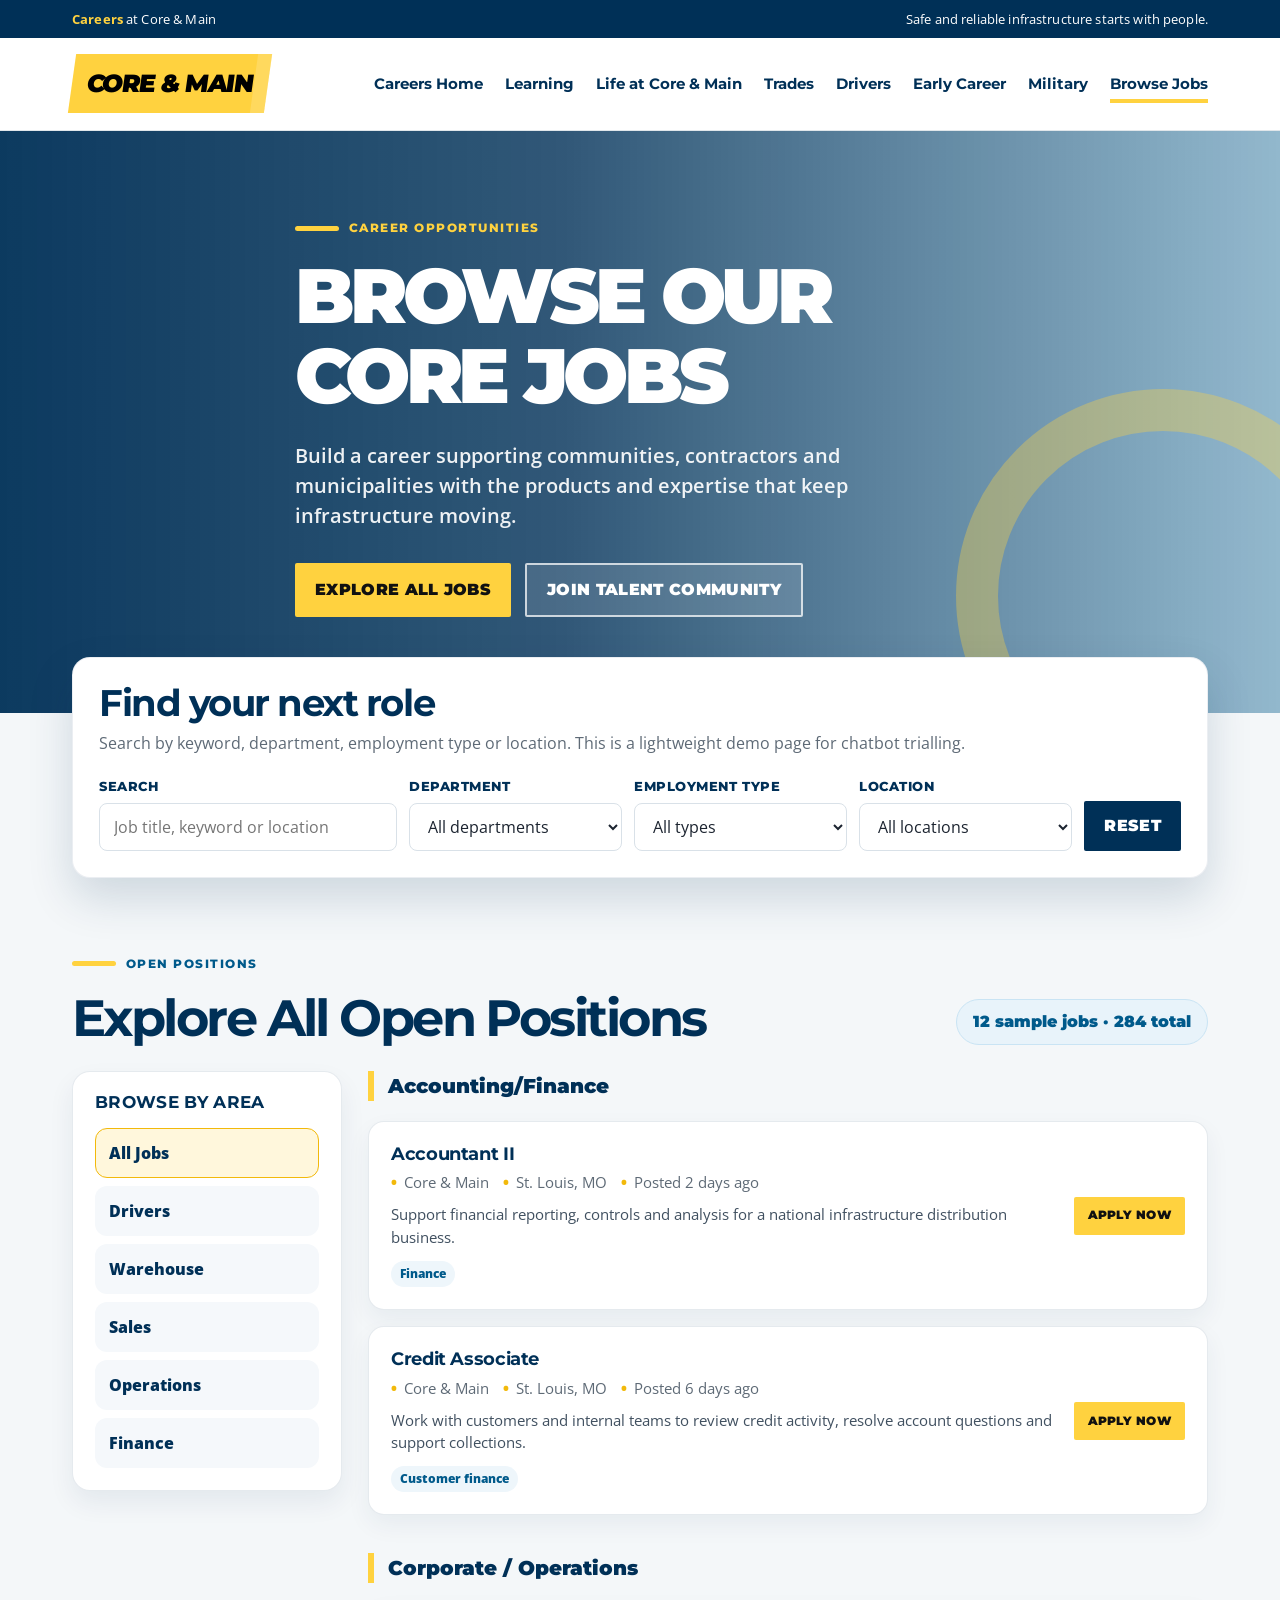
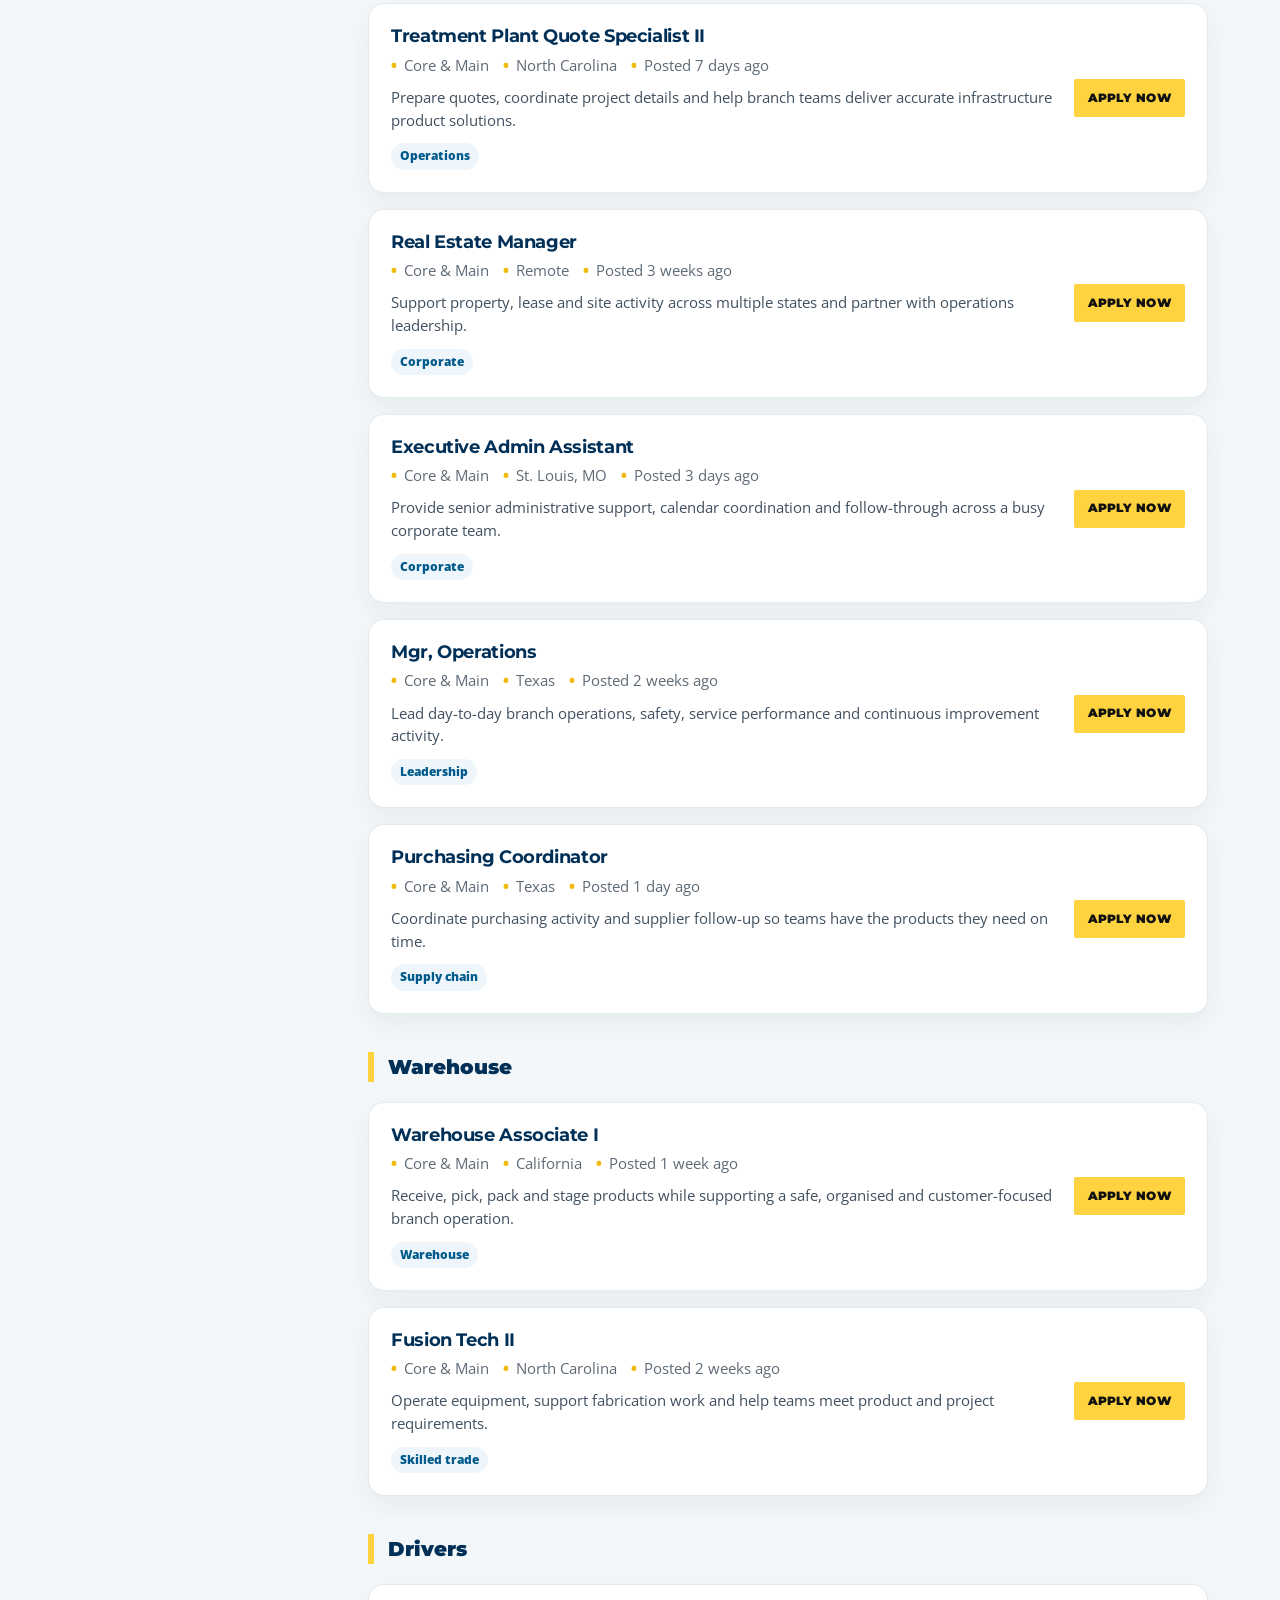
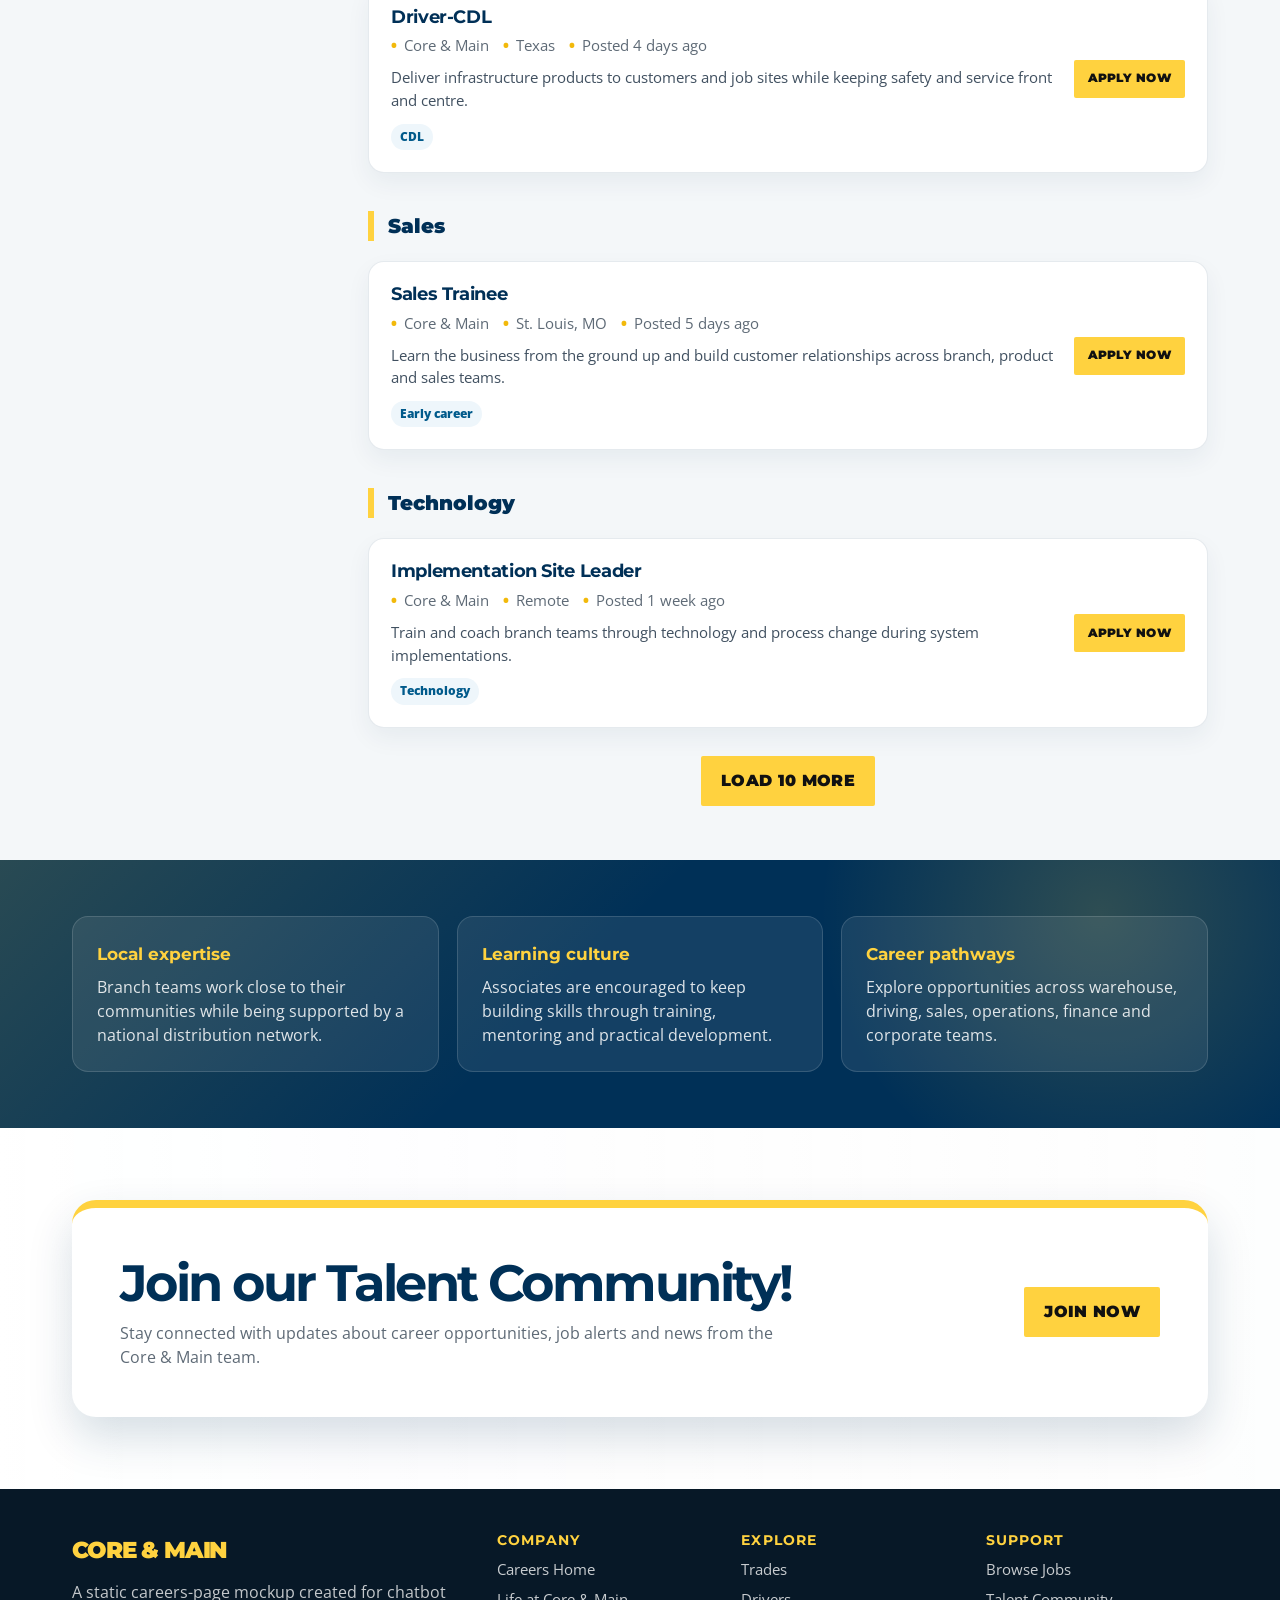
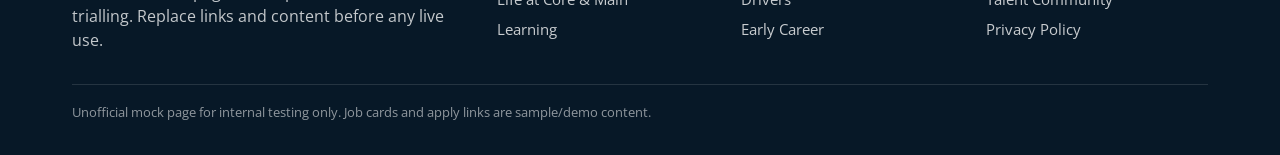
==== commit ccd60b27: "Add files via upload" ====
--- a/index.html
+++ b/index.html
@@ -1,217 +1,1180 @@
-<!DOCTYPE html><html lang="en" id="Largely-root-html"><head>
-    <meta charset="utf-8">
-    <meta name="viewport" content="width=device-width, initial-scale=1">
-    <meta name="theme-color" content="#000000">
-    <link rel="manifest" href="https://d3k91ia2r4cmgr.cloudfront.net/86bafdff-50a6-4d82-a261-e58ee06d7d60/manifest.json">
-    <link rel="preconnect" href="https://fonts.googleapis.com">
-    <link rel="preconnect" href="https://fonts.gstatic.com" crossorigin="">
-    <link href="https://fonts.googleapis.com/css2?family=Satisfy&display=swap" rel="stylesheet" crossorigin="anonymous">
-    <link href="https://fonts.googleapis.com/css?family=DM+Serif+Display|Open+Sans&display=swap" rel="stylesheet" crossorigin="anonymous">
-    <link href="https://fonts.googleapis.com/css2?family=Roboto:ital,wght@0,100;0,300;0,400;0,500;0,700;0,900;1,100;1,300;1,400;1,500;1,700;1,900&display=swap" rel="stylesheet" crossorigin="anonymous">
-    <link href="https://fonts.googleapis.com/css2?family=Roboto+Mono:ital,wght@0,100;0,300;0,400;0,500;0,700;0,900;1,100;1,300;1,400;1,500;1,700;1,900&display=swap" rel="stylesheet" crossorigin="anonymous">
-    <link href="https://fonts.googleapis.com/css2?family=Fira+Sans:wght@400;500;600;700;900&display=swap" rel="stylesheet" crossorigin="anonymous">
-    <link href="https://fonts.googleapis.com/css2?family=Noto+Color+Emoji&display=swap" rel="stylesheet" crossorigin="anonymous">
-    <link href="https://fonts.googleapis.com/css2?family=Lexend:wght@400;500;600;700;900&display=swap" rel="stylesheet" crossorigin="anonymous">
-    <link href="https://fonts.googleapis.com/css2?family=Lato:ital,wght@0,100;0,300;0,400;0,500;0,700;0,900;1,100;1,300;1,400;1,500;1,700;1,900&display=swap" rel="stylesheet" crossorigin="anonymous">
-    <link href="https://fonts.googleapis.com/css2?family=Lora:ital,wght@0,100;0,300;0,400;0,500;0,700;0,900;1,100;1,300;1,400;1,500;1,700;1,900&display=swap" rel="stylesheet" crossorigin="anonymous">
-    <link href="https://fonts.googleapis.com/css2?family=DM+Sans:ital,wght@0,100;0,300;0,400;0,500;0,700;0,900;1,100;1,300;1,400;1,500;1,700;1,900&display=swap" rel="stylesheet" crossorigin="anonymous">
-    <link href="https://fonts.googleapis.com/css2?family=Ubuntu:ital,wght@0,100;0,300;0,400;0,500;0,700;0,900;1,100;1,300;1,400;1,500;1,700;1,900&display=swap" rel="stylesheet" crossorigin="anonymous">
-    <link href="https://fonts.googleapis.com/css2?family=Montserrat:ital,wght@0,100;0,300;0,400;0,500;0,700;0,900;1,100;1,300;1,400;1,500;1,700;1,900&display=swap" rel="stylesheet" crossorigin="anonymous">
-    <link href="https://fonts.googleapis.com/css2?family=Open+Sans:ital,wght@0,100;0,300;0,400;0,500;0,700;0,900;1,100;1,300;1,400;1,500;1,700;1,900&display=swap" rel="stylesheet" crossorigin="anonymous">
-    <link href="https://fonts.googleapis.com/css2?family=Geologica:ital,wght@0,100;0,300;0,400;0,500;0,700;0,900;1,100;1,300;1,400;1,500;1,700;1,900&display=swap" rel="stylesheet" crossorigin="anonymous">
-    <link rel="stylesheet" href="css/pzlFzEYF4zbA.css"><!-- Seravek -->
-    <link rel="stylesheet" href="css/yJuPTtI3WxYk.css"><!-- Museo Sans, Utopia -->
-    <script src="js/DiNnoMzd31PQ.js"></script>
-    <script src="js/y1LODsOk8lsL.js"></script>
-    <script type="module" crossorigin="" src="js/O8j92dami65w.js"></script>
-    <link rel="modulepreload" crossorigin="" href="https://d3k91ia2r4cmgr.cloudfront.net/86bafdff-50a6-4d82-a261-e58ee06d7d60/static/js/vendor/elliptic-DTVWWxg_.js">
-    <link rel="modulepreload" crossorigin="" href="https://d3k91ia2r4cmgr.cloudfront.net/86bafdff-50a6-4d82-a261-e58ee06d7d60/static/js/vendor/prop-types-BzTsJG9k.js">
-    <link rel="modulepreload" crossorigin="" href="https://d3k91ia2r4cmgr.cloudfront.net/86bafdff-50a6-4d82-a261-e58ee06d7d60/static/js/vendor/jsonpath-B_91QNBH.js">
-    <link rel="modulepreload" crossorigin="" href="https://d3k91ia2r4cmgr.cloudfront.net/86bafdff-50a6-4d82-a261-e58ee06d7d60/static/js/vendor/main-Dzk25cyZ.js">
-    <link rel="modulepreload" crossorigin="" href="https://d3k91ia2r4cmgr.cloudfront.net/86bafdff-50a6-4d82-a261-e58ee06d7d60/static/js/vendor/validator-CxE2CT_Z.js">
-    <link rel="modulepreload" crossorigin="" href="https://d3k91ia2r4cmgr.cloudfront.net/86bafdff-50a6-4d82-a261-e58ee06d7d60/static/js/vendor/howler-DbghTRsj.js">
-    <link rel="modulepreload" crossorigin="" href="https://d3k91ia2r4cmgr.cloudfront.net/86bafdff-50a6-4d82-a261-e58ee06d7d60/static/js/vendor/lottie-CAdjDSck.js">
-    <link rel="stylesheet" crossorigin="" href="css/FnqYRsaEep4A.css">
-    <link rel="stylesheet" crossorigin="" href="css/h9bA99qHGvtS.css">
-  
-<meta name="google-site-verification" content="gZokNIZjkgFICQlMWqDJ0eYzyE8EAYl0vxDbHV7IbUg">
-
-<style>
-    a { 
-    pointer-events: none;
-    }
-</style>
-
+<!doctype html>
+<html lang="en">
+<head>
+  <meta charset="utf-8" />
+  <meta name="viewport" content="width=device-width, initial-scale=1" />
+  <title>Core & Main Careers | Demo</title>
+  <meta name="description" content="Static Core & Main-style careers mock page for chatbot trialling." />
+  <link rel="preconnect" href="https://fonts.googleapis.com">
+  <link rel="preconnect" href="https://fonts.gstatic.com" crossorigin>
+  <link href="https://fonts.googleapis.com/css2?family=Montserrat:wght@400;500;600;700;800;900&family=Open+Sans:wght@400;500;600;700&display=swap" rel="stylesheet">
+  <style>
+    :root {
+      --cm-yellow: #ffd23f;
+      --cm-yellow-dark: #f2b90b;
+      --cm-navy: #003057;
+      --cm-blue: #005a8b;
+      --cm-blue-bright: #0577b8;
+      --cm-ink: #1c2430;
+      --cm-muted: #5e6a76;
+      --cm-light: #f4f7f9;
+      --cm-border: #d9e1e8;
+      --cm-white: #ffffff;
+      --shadow: 0 20px 45px rgba(0, 48, 87, 0.16);
+      --radius: 18px;
+      --max: 1180px;
+    }
+
+    * { box-sizing: border-box; }
+
+    html { scroll-behavior: smooth; }
+
+    body {
+      margin: 0;
+      font-family: "Open Sans", Arial, sans-serif;
+      color: var(--cm-ink);
+      background: var(--cm-light);
+      line-height: 1.5;
+    }
+
+    a { color: inherit; text-decoration: none; }
+
+    button,
+    input,
+    select { font: inherit; }
+
+    .top-strip {
+      background: var(--cm-navy);
+      color: white;
+      font-size: 0.84rem;
+      letter-spacing: .01em;
+    }
+
+    .top-strip-inner,
+    .nav-inner,
+    .container {
+      max-width: var(--max);
+      margin: 0 auto;
+      padding-left: 22px;
+      padding-right: 22px;
+    }
+
+    .top-strip-inner {
+      display: flex;
+      align-items: center;
+      justify-content: space-between;
+      gap: 16px;
+      min-height: 38px;
+    }
+
+    .top-strip strong { color: var(--cm-yellow); }
+
+    .site-header {
+      position: sticky;
+      top: 0;
+      z-index: 20;
+      background: rgba(255,255,255,.96);
+      backdrop-filter: blur(10px);
+      border-bottom: 1px solid rgba(0, 48, 87, .12);
+    }
+
+    .nav-inner {
+      display: flex;
+      align-items: center;
+      justify-content: space-between;
+      min-height: 92px;
+      gap: 24px;
+    }
+
+    .brand {
+      display: inline-flex;
+      align-items: center;
+      gap: 12px;
+      min-width: 230px;
+    }
+
+    .brand img {
+      width: 235px;
+      max-width: 44vw;
+      height: auto;
+      display: block;
+    }
+
+    .brand-fallback {
+      display: none;
+      font-family: Montserrat, Arial, sans-serif;
+      font-weight: 900;
+      letter-spacing: -.06em;
+      color: black;
+      font-size: 1.55rem;
+      background: var(--cm-yellow);
+      padding: 11px 15px;
+      transform: skew(-8deg);
+      box-shadow: inset -14px 0 0 rgba(255,255,255,.16);
+    }
+
+    .nav-links {
+      display: flex;
+      align-items: center;
+      justify-content: flex-end;
+      gap: 22px;
+      font-family: Montserrat, Arial, sans-serif;
+      font-size: .92rem;
+      font-weight: 700;
+      color: var(--cm-navy);
+    }
+
+    .nav-links a {
+      position: relative;
+      padding: 12px 0;
+      white-space: nowrap;
+    }
+
+    .nav-links a::after {
+      content: "";
+      position: absolute;
+      left: 0;
+      right: 100%;
+      bottom: 4px;
+      height: 4px;
+      background: var(--cm-yellow);
+      transition: right .2s ease;
+    }
+
+    .nav-links a:hover::after,
+    .nav-links a.active::after { right: 0; }
+
+    .menu-toggle {
+      display: none;
+      width: 46px;
+      height: 46px;
+      border: 2px solid var(--cm-navy);
+      background: white;
+      color: var(--cm-navy);
+      border-radius: 10px;
+      cursor: pointer;
+      align-items: center;
+      justify-content: center;
+      font-weight: 900;
+      font-size: 1.35rem;
+    }
+
+    .hero {
+      position: relative;
+      isolation: isolate;
+      min-height: 440px;
+      display: grid;
+      align-items: center;
+      color: white;
+      background:
+        linear-gradient(90deg, rgba(0, 48, 87, .95), rgba(0, 48, 87, .80) 44%, rgba(0, 90, 139, .40)),
+        url("https://d2oc1365kpyy9q.cloudfront.net/user%3Aus-east-1%3Ad6e847ed-3cb1-48c1-ab6b-373785af767e/1717009250402-zaa35BdqemOzxDo9IxW1S-LP-SKU-C4-IMG-BG-en-us-1615999128937.jpeg") center / cover no-repeat;
+      overflow: hidden;
+    }
+
+    .hero::after {
+      content: "";
+      position: absolute;
+      right: -90px;
+      bottom: -90px;
+      width: 330px;
+      height: 330px;
+      border-radius: 50%;
+      border: 42px solid rgba(255, 210, 63, .35);
+      z-index: -1;
+    }
+
+    .hero-content {
+      max-width: 690px;
+      padding: 82px 0 96px;
+    }
+
+    .eyebrow {
+      display: inline-flex;
+      align-items: center;
+      gap: 10px;
+      font-family: Montserrat, Arial, sans-serif;
+      font-weight: 800;
+      text-transform: uppercase;
+      letter-spacing: .12em;
+      font-size: .78rem;
+      color: var(--cm-yellow);
+      margin-bottom: 18px;
+    }
+
+    .eyebrow::before {
+      content: "";
+      width: 44px;
+      height: 5px;
+      background: var(--cm-yellow);
+      border-radius: 99px;
+    }
+
+    h1, h2, h3 {
+      font-family: Montserrat, Arial, sans-serif;
+      line-height: 1.05;
+      margin: 0;
+    }
+
+    h1 {
+      font-size: clamp(2.4rem, 6vw, 5.25rem);
+      font-weight: 900;
+      letter-spacing: -.06em;
+      max-width: 780px;
+      text-transform: uppercase;
+    }
+
+    .hero p {
+      margin: 24px 0 0;
+      font-size: clamp(1rem, 1.7vw, 1.25rem);
+      max-width: 650px;
+      color: rgba(255,255,255,.92);
+      font-weight: 600;
+    }
+
+    .hero-actions {
+      margin-top: 32px;
+      display: flex;
+      flex-wrap: wrap;
+      gap: 14px;
+    }
+
+    .btn {
+      display: inline-flex;
+      align-items: center;
+      justify-content: center;
+      gap: 10px;
+      min-height: 48px;
+      padding: 13px 20px;
+      border-radius: 2px;
+      border: 0;
+      font-family: Montserrat, Arial, sans-serif;
+      font-weight: 900;
+      letter-spacing: .02em;
+      text-transform: uppercase;
+      cursor: pointer;
+      transition: transform .15s ease, box-shadow .15s ease, background .15s ease;
+    }
+
+    .btn:hover { transform: translateY(-1px); box-shadow: 0 10px 25px rgba(0,0,0,.12); }
+    .btn-primary { background: var(--cm-yellow); color: #111; }
+    .btn-primary:hover { background: var(--cm-yellow-dark); }
+    .btn-blue { background: var(--cm-navy); color: white; }
+    .btn-ghost { background: rgba(255,255,255,.12); color: white; border: 2px solid rgba(255,255,255,.72); }
+    .btn-small { min-height: 38px; padding: 9px 14px; font-size: .78rem; }
+
+    .search-wrap {
+      margin-top: -56px;
+      position: relative;
+      z-index: 5;
+    }
+
+    .search-panel {
+      background: white;
+      border-radius: var(--radius);
+      box-shadow: var(--shadow);
+      border: 1px solid rgba(0, 48, 87, .08);
+      padding: 26px;
+    }
+
+    .search-panel h2 {
+      color: var(--cm-navy);
+      font-size: clamp(1.5rem, 3vw, 2.3rem);
+      letter-spacing: -.04em;
+      margin-bottom: 8px;
+    }
+
+    .search-panel p {
+      color: var(--cm-muted);
+      margin: 0 0 22px;
+    }
+
+    .filters {
+      display: grid;
+      grid-template-columns: 1.4fr repeat(3, 1fr) auto;
+      gap: 12px;
+      align-items: end;
+    }
+
+    .field label {
+      display: block;
+      margin-bottom: 7px;
+      font-family: Montserrat, Arial, sans-serif;
+      font-weight: 800;
+      color: var(--cm-navy);
+      font-size: .82rem;
+      text-transform: uppercase;
+      letter-spacing: .04em;
+    }
+
+    .field input,
+    .field select {
+      width: 100%;
+      height: 48px;
+      border: 1px solid var(--cm-border);
+      border-radius: 8px;
+      background: #fff;
+      padding: 0 14px;
+      color: var(--cm-ink);
+      outline: none;
+    }
+
+    .field input:focus,
+    .field select:focus {
+      border-color: var(--cm-blue-bright);
+      box-shadow: 0 0 0 4px rgba(5,119,184,.12);
+    }
+
+    .jobs-section {
+      padding: 70px 0 54px;
+    }
+
+    .section-head {
+      display: flex;
+      justify-content: space-between;
+      align-items: end;
+      gap: 20px;
+      margin-bottom: 26px;
+    }
+
+    .section-head h2 {
+      color: var(--cm-navy);
+      font-size: clamp(1.8rem, 4vw, 3.2rem);
+      letter-spacing: -.05em;
+    }
+
+    .job-count {
+      font-family: Montserrat, Arial, sans-serif;
+      font-weight: 900;
+      color: var(--cm-blue);
+      background: #e8f3fa;
+      border: 1px solid #c9e4f4;
+      border-radius: 999px;
+      padding: 10px 16px;
+      white-space: nowrap;
+    }
+
+    .job-layout {
+      display: grid;
+      grid-template-columns: 270px 1fr;
+      gap: 26px;
+      align-items: start;
+    }
+
+    .sidebar {
+      position: sticky;
+      top: 120px;
+      background: white;
+      border: 1px solid rgba(0,48,87,.10);
+      border-radius: var(--radius);
+      padding: 22px;
+      box-shadow: 0 12px 26px rgba(0,48,87,.07);
+    }
+
+    .sidebar h3 {
+      color: var(--cm-navy);
+      font-size: 1.05rem;
+      margin-bottom: 16px;
+      text-transform: uppercase;
+      letter-spacing: .02em;
+    }
+
+    .category-list {
+      display: grid;
+      gap: 8px;
+    }
+
+    .category-btn {
+      text-align: left;
+      border: 1px solid transparent;
+      background: #f5f8fb;
+      color: var(--cm-navy);
+      border-radius: 12px;
+      padding: 12px 13px;
+      font-weight: 800;
+      cursor: pointer;
+      transition: background .15s ease, border .15s ease;
+    }
+
+    .category-btn:hover,
+    .category-btn.active {
+      background: #fff7dc;
+      border-color: var(--cm-yellow-dark);
+    }
+
+    .cards {
+      display: grid;
+      gap: 16px;
+    }
+
+    .category-heading {
+      color: var(--cm-navy);
+      font-family: Montserrat, Arial, sans-serif;
+      font-size: 1.25rem;
+      font-weight: 900;
+      margin: 22px 0 4px;
+      padding-left: 14px;
+      border-left: 6px solid var(--cm-yellow);
+    }
+
+    .category-heading:first-child { margin-top: 0; }
+
+    .job-card {
+      background: white;
+      border: 1px solid rgba(0,48,87,.10);
+      border-radius: 16px;
+      padding: 22px;
+      box-shadow: 0 10px 24px rgba(0,48,87,.06);
+      display: grid;
+      grid-template-columns: minmax(0, 1fr) auto;
+      gap: 20px;
+      align-items: center;
+    }
+
+    .job-card:hover {
+      border-color: rgba(5,119,184,.35);
+      box-shadow: 0 18px 35px rgba(0,48,87,.12);
+    }
+
+    .job-card h3 {
+      font-size: 1.15rem;
+      color: var(--cm-navy);
+      letter-spacing: -.02em;
+      margin-bottom: 8px;
+    }
+
+    .job-meta {
+      display: flex;
+      flex-wrap: wrap;
+      gap: 8px 14px;
+      color: var(--cm-muted);
+      font-size: .92rem;
+      margin-bottom: 10px;
+    }
+
+    .job-meta span::before {
+      content: "•";
+      color: var(--cm-yellow-dark);
+      font-weight: 900;
+      margin-right: 7px;
+    }
+
+    .job-summary {
+      color: #405060;
+      margin: 0;
+      max-width: 740px;
+      font-size: .95rem;
+    }
+
+    .tag {
+      display: inline-flex;
+      align-items: center;
+      background: #eef6fb;
+      color: var(--cm-blue);
+      font-weight: 800;
+      border-radius: 999px;
+      padding: 4px 9px;
+      font-size: .76rem;
+      margin-top: 12px;
+    }
+
+    .empty-state {
+      display: none;
+      background: white;
+      border: 1px dashed var(--cm-border);
+      border-radius: var(--radius);
+      padding: 34px;
+      color: var(--cm-muted);
+      text-align: center;
+    }
+
+    .load-more {
+      display: flex;
+      justify-content: center;
+      margin-top: 28px;
+    }
+
+    .feature-band {
+      background: var(--cm-navy);
+      color: white;
+      padding: 56px 0;
+      position: relative;
+      overflow: hidden;
+    }
+
+    .feature-band::before {
+      content: "";
+      position: absolute;
+      inset: 0;
+      background:
+        linear-gradient(135deg, rgba(255,210,63,.16), transparent 45%),
+        radial-gradient(circle at 86% 20%, rgba(255,210,63,.18), transparent 25%);
+      pointer-events: none;
+    }
+
+    .feature-grid {
+      position: relative;
+      display: grid;
+      grid-template-columns: repeat(3, 1fr);
+      gap: 18px;
+    }
+
+    .feature {
+      background: rgba(255,255,255,.08);
+      border: 1px solid rgba(255,255,255,.14);
+      border-radius: 16px;
+      padding: 24px;
+    }
+
+    .feature strong {
+      display: block;
+      font-family: Montserrat, Arial, sans-serif;
+      font-size: 1.08rem;
+      margin-bottom: 8px;
+      color: var(--cm-yellow);
+    }
+
+    .feature p { margin: 0; color: rgba(255,255,255,.86); }
+
+    .talent {
+      padding: 72px 0;
+      background:
+        linear-gradient(90deg, rgba(255,255,255,.96), rgba(255,255,255,.86)),
+        url("https://d2oc1365kpyy9q.cloudfront.net/user%3Aus-east-1%3Ad6e847ed-3cb1-48c1-ab6b-373785af767e/1717009250402-zaa35BdqemOzxDo9IxW1S-LP-SKU-C4-IMG-BG-en-us-1615999128937.jpeg") center / cover no-repeat fixed;
+    }
+
+    .talent-card {
+      background: white;
+      border-radius: 24px;
+      box-shadow: var(--shadow);
+      padding: clamp(28px, 5vw, 48px);
+      display: grid;
+      grid-template-columns: 1fr auto;
+      gap: 30px;
+      align-items: center;
+      border-top: 8px solid var(--cm-yellow);
+    }
+
+    .talent-card h2 {
+      color: var(--cm-navy);
+      font-size: clamp(1.8rem, 4vw, 3.2rem);
+      letter-spacing: -.05em;
+      margin-bottom: 12px;
+    }
+
+    .talent-card p { color: var(--cm-muted); margin: 0; max-width: 660px; }
+
+    footer {
+      background: #071827;
+      color: white;
+      padding: 44px 0 32px;
+    }
+
+    .footer-grid {
+      display: grid;
+      grid-template-columns: 1.1fr 2fr;
+      gap: 34px;
+    }
+
+    .footer-logo {
+      font-family: Montserrat, Arial, sans-serif;
+      font-weight: 900;
+      color: var(--cm-yellow);
+      font-size: 1.45rem;
+      letter-spacing: -.05em;
+      margin-bottom: 12px;
+    }
+
+    .footer-links {
+      display: grid;
+      grid-template-columns: repeat(3, 1fr);
+      gap: 22px;
+    }
+
+    .footer-links h3 {
+      color: var(--cm-yellow);
+      font-size: .88rem;
+      text-transform: uppercase;
+      letter-spacing: .08em;
+      margin-bottom: 10px;
+    }
+
+    .footer-links a {
+      display: block;
+      color: rgba(255,255,255,.78);
+      margin: 8px 0;
+      font-size: .92rem;
+    }
+
+    .demo-note {
+      margin-top: 32px;
+      color: rgba(255,255,255,.55);
+      font-size: .82rem;
+      border-top: 1px solid rgba(255,255,255,.12);
+      padding-top: 18px;
+    }
+
+    .modal {
+      position: fixed;
+      inset: 0;
+      z-index: 100;
+      display: none;
+      align-items: center;
+      justify-content: center;
+      padding: 22px;
+      background: rgba(7,24,39,.66);
+    }
+
+    .modal.is-open { display: flex; }
+
+    .modal-card {
+      width: min(560px, 100%);
+      background: white;
+      border-radius: 20px;
+      box-shadow: 0 26px 70px rgba(0,0,0,.24);
+      padding: 28px;
+      position: relative;
+    }
+
+    .modal-card h2 { color: var(--cm-navy); font-size: 1.8rem; margin-bottom: 10px; }
+    .modal-card p { color: var(--cm-muted); margin: 0 0 18px; }
+
+    .modal-close {
+      position: absolute;
+      top: 14px;
+      right: 14px;
+      width: 38px;
+      height: 38px;
+      border: 0;
+      border-radius: 50%;
+      cursor: pointer;
+      background: #eef3f7;
+      color: var(--cm-navy);
+      font-weight: 900;
+    }
+
+    .form-grid { display: grid; gap: 12px; }
+    .form-grid input, .form-grid select {
+      height: 46px;
+      border: 1px solid var(--cm-border);
+      border-radius: 9px;
+      padding: 0 12px;
+    }
+
+    @media (max-width: 980px) {
+      .nav-inner { min-height: 78px; }
+      .menu-toggle { display: inline-flex; }
+      .nav-links {
+        position: absolute;
+        left: 0;
+        right: 0;
+        top: 100%;
+        display: none;
+        flex-direction: column;
+        align-items: stretch;
+        gap: 0;
+        background: white;
+        border-bottom: 1px solid rgba(0,48,87,.12);
+        padding: 8px 22px 18px;
+      }
+      .nav-links.open { display: flex; }
+      .nav-links a { padding: 13px 0; }
+      .filters { grid-template-columns: 1fr 1fr; }
+      .filters .btn { grid-column: span 2; }
+      .job-layout { grid-template-columns: 1fr; }
+      .sidebar { position: static; }
+      .category-list { grid-template-columns: repeat(2, minmax(0,1fr)); }
+      .feature-grid { grid-template-columns: 1fr; }
+      .talent-card { grid-template-columns: 1fr; }
+      .footer-grid { grid-template-columns: 1fr; }
+    }
+
+    @media (max-width: 640px) {
+      .top-strip-inner { justify-content: center; text-align: center; }
+      .top-strip-inner span:last-child { display: none; }
+      .brand img { display: none; }
+      .brand-fallback { display: inline-block; }
+      .hero { min-height: 500px; }
+      .hero-content { padding: 72px 0 96px; }
+      .search-panel { padding: 20px; border-radius: 16px; }
+      .filters { grid-template-columns: 1fr; }
+      .filters .btn { grid-column: auto; }
+      .section-head { align-items: start; flex-direction: column; }
+      .category-list { grid-template-columns: 1fr; }
+      .job-card { grid-template-columns: 1fr; }
+      .job-card .btn { width: 100%; }
+      .footer-links { grid-template-columns: 1fr; }
+    }
+  </style>
 </head>
-  <body>
-    <noscript>You need to enable JavaScript to run this app.</noscript>
-    <div id="root"></div>
-
-    <!-- DisableInputExtension definition -->
-<script type="text/javascript">
-  const DisableInputExtension = {
-    name: 'DisableInput',
-    type: 'effect',
-    match: ({ trace }) =>
-      trace.type === 'ext_disableInput' ||
-      trace.payload?.name === 'ext_disableInput',
-    effect: ({ trace }) => {
-      const { isDisabled } = trace.payload;
-
-      function disableInput() {
-        // Find all elements that have a shadowRoot
-        const hosts = [...document.querySelectorAll('*')].filter(
-          (el) => el.shadowRoot
-        );
-
-        let textarea = null;
-        let sendBtn = null;
-        let root = null;
-
-        // Search through each shadow root to find the textarea
-        for (const host of hosts) {
-          root = host.shadowRoot;
-          textarea = root.querySelector('textarea.vfrc-chat-input');
-          if (textarea) {
-            sendBtn = root.querySelector('#vfrc-send-message');
-            break;
+<body>
+  <div class="top-strip">
+    <div class="top-strip-inner">
+      <span><strong>Careers</strong> at Core & Main</span>
+      <span>Safe and reliable infrastructure starts with people.</span>
+    </div>
+  </div>
+
+  <header class="site-header" aria-label="Primary navigation">
+    <div class="nav-inner">
+      <a class="brand" href="#top" aria-label="Core and Main Careers Home">
+        <img src="https://d3fzucbcaivf2w.cloudfront.net/[base64]%3D%3D" alt="Core & Main" onerror="this.style.display='none'; document.querySelector('.brand-fallback').style.display='inline-block';" />
+        <span class="brand-fallback">CORE &amp; MAIN</span>
+      </a>
+      <button class="menu-toggle" type="button" aria-label="Open menu" aria-expanded="false">☰</button>
+      <nav class="nav-links" aria-label="Careers links">
+        <a href="#top">Careers Home</a>
+        <a href="#learning">Learning</a>
+        <a href="#life">Life at Core &amp; Main</a>
+        <a href="#trades">Trades</a>
+        <a href="#drivers">Drivers</a>
+        <a href="#early-career">Early Career</a>
+        <a href="#military">Military</a>
+        <a class="active" href="#jobs">Browse Jobs</a>
+      </nav>
+    </div>
+  </header>
+
+  <main id="top">
+    <section class="hero" aria-label="Core & Main careers hero">
+      <div class="container">
+        <div class="hero-content">
+          <span class="eyebrow">Career Opportunities</span>
+          <h1>Browse Our Core Jobs</h1>
+          <p>Build a career supporting communities, contractors and municipalities with the products and expertise that keep infrastructure moving.</p>
+          <div class="hero-actions">
+            <a class="btn btn-primary" href="#jobs">Explore all jobs</a>
+            <button class="btn btn-ghost" type="button" data-open-talent>Join Talent Community</button>
+          </div>
+        </div>
+      </div>
+    </section>
+
+    <section class="search-wrap" aria-label="Search roles">
+      <div class="container">
+        <div class="search-panel">
+          <h2>Find your next role</h2>
+          <p>Search by keyword, department, employment type or location. This is a lightweight demo page for chatbot trialling.</p>
+          <div class="filters">
+            <div class="field">
+              <label for="search">Search</label>
+              <input id="search" type="search" placeholder="Job title, keyword or location" />
+            </div>
+            <div class="field">
+              <label for="department">Department</label>
+              <select id="department">
+                <option value="">All departments</option>
+                <option>Accounting/Finance</option>
+                <option>Corporate / Operations</option>
+                <option>Drivers</option>
+                <option>Warehouse</option>
+                <option>Sales</option>
+                <option>Technology</option>
+              </select>
+            </div>
+            <div class="field">
+              <label for="type">Employment Type</label>
+              <select id="type">
+                <option value="">All types</option>
+                <option>Full time</option>
+                <option>Part time</option>
+                <option>Remote</option>
+              </select>
+            </div>
+            <div class="field">
+              <label for="location">Location</label>
+              <select id="location">
+                <option value="">All locations</option>
+                <option>St. Louis, MO</option>
+                <option>North Carolina</option>
+                <option>Texas</option>
+                <option>Remote</option>
+                <option>California</option>
+              </select>
+            </div>
+            <button class="btn btn-blue" type="button" id="resetFilters">Reset</button>
+          </div>
+        </div>
+      </div>
+    </section>
+
+    <section class="jobs-section" id="jobs" aria-label="Open jobs">
+      <div class="container">
+        <div class="section-head">
+          <div>
+            <span class="eyebrow" style="color: var(--cm-blue);">Open Positions</span>
+            <h2>Explore All Open Positions</h2>
+          </div>
+          <div class="job-count"><span id="visibleCount">12</span> sample jobs · 284 total</div>
+        </div>
+
+        <div class="job-layout">
+          <aside class="sidebar" aria-label="Job categories">
+            <h3>Browse by area</h3>
+            <div class="category-list">
+              <button class="category-btn active" type="button" data-category="">All Jobs</button>
+              <button class="category-btn" type="button" data-category="Drivers">Drivers</button>
+              <button class="category-btn" type="button" data-category="Warehouse">Warehouse</button>
+              <button class="category-btn" type="button" data-category="Sales">Sales</button>
+              <button class="category-btn" type="button" data-category="Corporate / Operations">Operations</button>
+              <button class="category-btn" type="button" data-category="Accounting/Finance">Finance</button>
+            </div>
+          </aside>
+
+          <div>
+            <div id="cards" class="cards"></div>
+            <div id="emptyState" class="empty-state">
+              <strong>No sample jobs matched those filters.</strong><br />Try clearing the filters or searching for a broader keyword.
+            </div>
+            <div class="load-more">
+              <button class="btn btn-primary" type="button" id="loadMore">Load 10 More</button>
+            </div>
+          </div>
+        </div>
+      </div>
+    </section>
+
+    <section class="feature-band" id="life" aria-label="Life at Core & Main">
+      <div class="container">
+        <div class="feature-grid">
+          <div class="feature">
+            <strong>Local expertise</strong>
+            <p>Branch teams work close to their communities while being supported by a national distribution network.</p>
+          </div>
+          <div class="feature">
+            <strong>Learning culture</strong>
+            <p>Associates are encouraged to keep building skills through training, mentoring and practical development.</p>
+          </div>
+          <div class="feature">
+            <strong>Career pathways</strong>
+            <p>Explore opportunities across warehouse, driving, sales, operations, finance and corporate teams.</p>
+          </div>
+        </div>
+      </div>
+    </section>
+
+    <section class="talent" aria-label="Talent community">
+      <div class="container">
+        <div class="talent-card">
+          <div>
+            <h2>Join our Talent Community!</h2>
+            <p>Stay connected with updates about career opportunities, job alerts and news from the Core & Main team.</p>
+          </div>
+          <button class="btn btn-primary" type="button" data-open-talent>Join now</button>
+        </div>
+      </div>
+    </section>
+  </main>
+
+  <footer>
+    <div class="container">
+      <div class="footer-grid">
+        <div>
+          <div class="footer-logo">CORE &amp; MAIN</div>
+          <p style="color:rgba(255,255,255,.76); margin:0; max-width:420px;">A static careers-page mockup created for chatbot trialling. Replace links and content before any live use.</p>
+        </div>
+        <div class="footer-links">
+          <div>
+            <h3>Company</h3>
+            <a href="#top">Careers Home</a>
+            <a href="#life">Life at Core &amp; Main</a>
+            <a href="#learning">Learning</a>
+          </div>
+          <div>
+            <h3>Explore</h3>
+            <a href="#trades">Trades</a>
+            <a href="#drivers">Drivers</a>
+            <a href="#early-career">Early Career</a>
+          </div>
+          <div>
+            <h3>Support</h3>
+            <a href="#jobs">Browse Jobs</a>
+            <a href="#" data-open-talent>Talent Community</a>
+            <a href="#">Privacy Policy</a>
+          </div>
+        </div>
+      </div>
+      <div class="demo-note">Unofficial mock page for internal testing only. Job cards and apply links are sample/demo content.</div>
+    </div>
+  </footer>
+
+  <div class="modal" id="talentModal" role="dialog" aria-modal="true" aria-labelledby="modalTitle">
+    <div class="modal-card">
+      <button class="modal-close" type="button" aria-label="Close" data-close-modal>×</button>
+      <h2 id="modalTitle">Welcome to our Talent Community</h2>
+      <p>This sample form is here to make the trial page feel real. It does not submit anywhere.</p>
+      <form class="form-grid" onsubmit="event.preventDefault(); alert('Demo only: this form does not submit.');">
+        <input type="text" placeholder="First Name*" required>
+        <input type="text" placeholder="Last Name*" required>
+        <input type="email" placeholder="Email*" required>
+        <select>
+          <option>What area interests you?</option>
+          <option>Drivers</option>
+          <option>Warehouse</option>
+          <option>Sales</option>
+          <option>Operations</option>
+          <option>Corporate</option>
+        </select>
+        <button class="btn btn-primary" type="submit">Submit</button>
+      </form>
+    </div>
+  </div>
+
+  <script>
+    const jobs = [
+      { title: "Accountant II", department: "Accounting/Finance", location: "St. Louis, MO", type: "Full time", posted: "Posted 2 days ago", summary: "Support financial reporting, controls and analysis for a national infrastructure distribution business.", tag: "Finance" },
+      { title: "Credit Associate", department: "Accounting/Finance", location: "St. Louis, MO", type: "Full time", posted: "Posted 6 days ago", summary: "Work with customers and internal teams to review credit activity, resolve account questions and support collections.", tag: "Customer finance" },
+      { title: "Treatment Plant Quote Specialist II", department: "Corporate / Operations", location: "North Carolina", type: "Full time", posted: "Posted 7 days ago", summary: "Prepare quotes, coordinate project details and help branch teams deliver accurate infrastructure product solutions.", tag: "Operations" },
+      { title: "Real Estate Manager", department: "Corporate / Operations", location: "Remote", type: "Remote", posted: "Posted 3 weeks ago", summary: "Support property, lease and site activity across multiple states and partner with operations leadership.", tag: "Corporate" },
+      { title: "Executive Admin Assistant", department: "Corporate / Operations", location: "St. Louis, MO", type: "Full time", posted: "Posted 3 days ago", summary: "Provide senior administrative support, calendar coordination and follow-through across a busy corporate team.", tag: "Corporate" },
+      { title: "Mgr, Operations", department: "Corporate / Operations", location: "Texas", type: "Full time", posted: "Posted 2 weeks ago", summary: "Lead day-to-day branch operations, safety, service performance and continuous improvement activity.", tag: "Leadership" },
+      { title: "Purchasing Coordinator", department: "Corporate / Operations", location: "Texas", type: "Full time", posted: "Posted 1 day ago", summary: "Coordinate purchasing activity and supplier follow-up so teams have the products they need on time.", tag: "Supply chain" },
+      { title: "Warehouse Associate I", department: "Warehouse", location: "California", type: "Full time", posted: "Posted 1 week ago", summary: "Receive, pick, pack and stage products while supporting a safe, organised and customer-focused branch operation.", tag: "Warehouse" },
+      { title: "Driver-CDL", department: "Drivers", location: "Texas", type: "Full time", posted: "Posted 4 days ago", summary: "Deliver infrastructure products to customers and job sites while keeping safety and service front and centre.", tag: "CDL" },
+      { title: "Fusion Tech II", department: "Warehouse", location: "North Carolina", type: "Full time", posted: "Posted 2 weeks ago", summary: "Operate equipment, support fabrication work and help teams meet product and project requirements.", tag: "Skilled trade" },
+      { title: "Sales Trainee", department: "Sales", location: "St. Louis, MO", type: "Full time", posted: "Posted 5 days ago", summary: "Learn the business from the ground up and build customer relationships across branch, product and sales teams.", tag: "Early career" },
+      { title: "Implementation Site Leader", department: "Technology", location: "Remote", type: "Remote", posted: "Posted 1 week ago", summary: "Train and coach branch teams through technology and process change during system implementations.", tag: "Technology" }
+    ];
+
+    const cardsEl = document.getElementById('cards');
+    const visibleCountEl = document.getElementById('visibleCount');
+    const emptyState = document.getElementById('emptyState');
+    const search = document.getElementById('search');
+    const department = document.getElementById('department');
+    const type = document.getElementById('type');
+    const locationSelect = document.getElementById('location');
+    const categoryButtons = document.querySelectorAll('.category-btn');
+    let activeCategory = '';
+
+    function jobMatches(job) {
+      const q = search.value.trim().toLowerCase();
+      const haystack = `${job.title} ${job.department} ${job.location} ${job.type} ${job.summary}`.toLowerCase();
+      return (!q || haystack.includes(q)) &&
+        (!department.value || job.department === department.value) &&
+        (!type.value || job.type === type.value) &&
+        (!locationSelect.value || job.location === locationSelect.value) &&
+        (!activeCategory || job.department === activeCategory);
+    }
+
+    function renderJobs() {
+      const filtered = jobs.filter(jobMatches);
+      visibleCountEl.textContent = filtered.length;
+      cardsEl.innerHTML = '';
+
+      if (!filtered.length) {
+        emptyState.style.display = 'block';
+        return;
+      }
+      emptyState.style.display = 'none';
+
+      const grouped = filtered.reduce((acc, job) => {
+        acc[job.department] = acc[job.department] || [];
+        acc[job.department].push(job);
+        return acc;
+      }, {});
+
+      Object.entries(grouped).forEach(([category, categoryJobs]) => {
+        const heading = document.createElement('div');
+        heading.className = 'category-heading';
+        heading.textContent = category;
+        cardsEl.appendChild(heading);
+
+        categoryJobs.forEach(job => {
+          const card = document.createElement('article');
+          card.className = 'job-card';
+          card.innerHTML = `
+            <div>
+              <h3>${job.title}</h3>
+              <div class="job-meta">
+                <span>Core & Main</span>
+                <span>${job.location}</span>
+                <span>${job.posted}</span>
+              </div>
+              <p class="job-summary">${job.summary}</p>
+              <span class="tag">${job.tag}</span>
+            </div>
+            <button class="btn btn-primary btn-small" type="button" data-apply="${job.title}">Apply Now</button>
+          `;
+          cardsEl.appendChild(card);
+        });
+      });
+    }
+
+    [search, department, type, locationSelect].forEach(el => el.addEventListener('input', renderJobs));
+
+    document.getElementById('resetFilters').addEventListener('click', () => {
+      search.value = '';
+      department.value = '';
+      type.value = '';
+      locationSelect.value = '';
+      activeCategory = '';
+      categoryButtons.forEach(btn => btn.classList.toggle('active', btn.dataset.category === ''));
+      renderJobs();
+    });
+
+    categoryButtons.forEach(btn => {
+      btn.addEventListener('click', () => {
+        activeCategory = btn.dataset.category;
+        categoryButtons.forEach(b => b.classList.remove('active'));
+        btn.classList.add('active');
+        renderJobs();
+      });
+    });
+
+    document.addEventListener('click', (event) => {
+      const applyButton = event.target.closest('[data-apply]');
+      if (applyButton) {
+        alert(`Demo only: the apply link for "${applyButton.dataset.apply}" would open the application form.`);
+      }
+    });
+
+    document.getElementById('loadMore').addEventListener('click', () => {
+      alert('Demo only: additional jobs would load here on the live site.');
+    });
+
+    const menuToggle = document.querySelector('.menu-toggle');
+    const navLinks = document.querySelector('.nav-links');
+    menuToggle.addEventListener('click', () => {
+      const isOpen = navLinks.classList.toggle('open');
+      menuToggle.setAttribute('aria-expanded', String(isOpen));
+    });
+
+    const modal = document.getElementById('talentModal');
+    document.querySelectorAll('[data-open-talent]').forEach(btn => {
+      btn.addEventListener('click', (e) => {
+        e.preventDefault();
+        modal.classList.add('is-open');
+      });
+    });
+    document.querySelector('[data-close-modal]').addEventListener('click', () => modal.classList.remove('is-open'));
+    modal.addEventListener('click', (e) => {
+      if (e.target === modal) modal.classList.remove('is-open');
+    });
+
+    renderJobs();
+  </script>
+
+  <!-- DisableInputExtension definition from your previous Voiceflow test page -->
+  <script type="text/javascript">
+    const DisableInputExtension = {
+      name: 'DisableInput',
+      type: 'effect',
+      match: ({ trace }) =>
+        trace.type === 'ext_disableInput' ||
+        trace.payload?.name === 'ext_disableInput',
+      effect: ({ trace }) => {
+        const { isDisabled } = trace.payload;
+
+        function disableInput() {
+          const hosts = [...document.querySelectorAll('*')].filter((el) => el.shadowRoot);
+          let textarea = null;
+          let sendBtn = null;
+          let root = null;
+
+          for (const host of hosts) {
+            root = host.shadowRoot;
+            textarea = root.querySelector('textarea.vfrc-chat-input');
+            if (textarea) {
+              sendBtn = root.querySelector('#vfrc-send-message');
+              break;
+            }
           }
+
+          if (!textarea || !root) return;
+
+          let styleTag = root.querySelector('#vf-disable-input-style');
+          if (!styleTag) {
+            styleTag = document.createElement('style');
+            styleTag.id = 'vf-disable-input-style';
+            root.appendChild(styleTag);
+          }
+
+          const originalValueDescriptor = Object.getOwnPropertyDescriptor(HTMLTextAreaElement.prototype, 'value');
+
+          function updateInputState() {
+            if (isDisabled) {
+              styleTag.textContent = `
+                textarea.vfrc-chat-input {
+                  pointer-events: none !important;
+                  opacity: 0.4 !important;
+                  cursor: default !important;
+                  caret-color: transparent !important;
+                }
+                #vfrc-send-message {
+                  pointer-events: none !important;
+                  opacity: 0.35 !important;
+                  cursor: default !important;
+                }
+              `;
+              textarea.readOnly = true;
+              textarea.disabled = true;
+              if (sendBtn) sendBtn.disabled = true;
+              Object.defineProperty(textarea, 'value', {
+                get: function () { return ''; },
+                set: function () {},
+                configurable: true,
+              });
+              textarea.value = '';
+            } else {
+              styleTag.textContent = '';
+              textarea.readOnly = false;
+              textarea.disabled = false;
+              if (sendBtn) sendBtn.disabled = false;
+              Object.defineProperty(textarea, 'value', originalValueDescriptor);
+            }
+
+            textarea.dispatchEvent(new Event('input', { bubbles: true, cancelable: true }));
+            textarea.dispatchEvent(new Event('change', { bubbles: true, cancelable: true }));
+          }
+
+          updateInputState();
         }
 
-        if (!textarea) {
-          console.error('DisableInputExtension: Voiceflow textarea not found');
-          return;
-        }
-
-        if (!root) {
-          console.error('DisableInputExtension: Shadow root not found');
-          return;
-        }
-
-        // Add or update style tag for visual disabled state
-        let styleTag = root.querySelector('#vf-disable-input-style');
-        if (!styleTag) {
-          styleTag = document.createElement('style');
-          styleTag.id = 'vf-disable-input-style';
-          root.appendChild(styleTag);
-        }
-
-        // Store original value descriptor
-        const originalValueDescriptor = Object.getOwnPropertyDescriptor(
-          HTMLTextAreaElement.prototype,
-          'value'
-        );
-
-        function updateInputState() {
-          if (isDisabled) {
-            // Disable: apply visual styles and logical disable
-            styleTag.textContent = `
-              textarea.vfrc-chat-input {
-                pointer-events: none !important;
-                opacity: 0.4 !important;
-                cursor: default !important;
-                caret-color: transparent !important;
+        disableInput();
+      },
+    };
+  </script>
+
+  <!-- Voiceflow widget loader -->
+  <script type="text/javascript">
+    (function (d, t) {
+      var v = d.createElement(t),
+        s = d.getElementsByTagName(t)[0];
+      v.onload = function () {
+        window.voiceflow.chat
+          .load({
+            verify: { projectID: '6a2155a72f62de3be86b9c8d' },
+            url: 'https://general-runtime.voiceflow.com',
+            versionID: 'production',
+            voice: {
+              url: 'https://runtime-api.voiceflow.com',
+            },
+            assistant: {
+              extensions: [DisableInputExtension],
+            },
+          })
+          .then(() => {
+            window.voiceflow.chat.proactive.clear();
+            window.voiceflow.chat.proactive.push(
+              {
+                type: 'text',
+                payload: {
+                  message: "Hi there. I'm Core and Main VacancyIQ, your Job Creation Assistant"
+                },
+              },
+              {
+                type: 'text',
+                payload: {
+                  message: "Click on the button below to create content for your job role and polish it for publishing."
+                },
               }
-              #vfrc-send-message {
-                pointer-events: none !important;
-                opacity: 0.35 !important;
-                cursor: default !important;
-              }
-            `;
-
-            // Logical disable
-            textarea.readOnly = true;
-            textarea.disabled = true;
-            if (sendBtn) {
-              sendBtn.disabled = true;
-            }
-
-            // Clear the value and block changes
-            Object.defineProperty(textarea, 'value', {
-              get: function () {
-                return '';
-              },
-              set: function () {},
-              configurable: true,
-            });
-            textarea.value = '';
-          } else {
-            // Enable: remove visual styles and logical enable
-            styleTag.textContent = '';
-
-            // Logical enable
-            textarea.readOnly = false;
-            textarea.disabled = false;
-            if (sendBtn) {
-              sendBtn.disabled = false;
-            }
-
-            // Restore original value getter/setter
-            Object.defineProperty(textarea, 'value', originalValueDescriptor);
-          }
-
-          // Trigger events to update component state
-          textarea.dispatchEvent(
-            new Event('input', { bubbles: true, cancelable: true })
-          );
-          textarea.dispatchEvent(
-            new Event('change', { bubbles: true, cancelable: true })
-          );
-        }
-
-        // Initial update
-        updateInputState();
-      }
-
-      disableInput();
-    },
-  };
-</script>
-
-<!-- Voiceflow widget loader with DisableInputExtension wired in -->
-<script type="text/javascript">
-  (function (d, t) {
-    var v = d.createElement(t),
-      s = d.getElementsByTagName(t)[0];
-    v.onload = function () {
-      window.voiceflow.chat
-        .load({
-          verify: { projectID: '6a2155a72f62de3be86b9c8d' },
-          url: 'https://general-runtime.voiceflow.com',
-          versionID: 'production',
-          voice: {
-            url: 'https://runtime-api.voiceflow.com',
-          },
-          assistant: {
-            // Attach the DisableInput extension here
-            extensions: [DisableInputExtension],
-          },
-        })
-      
-        .then(() => {
-          window.voiceflow.chat.proactive.clear();
-          window.voiceflow.chat.proactive.push(
-            {
-              type: 'text',
-              payload: {
-                message:
-                       "Hi there. I'm Core and Main VacancyIQ, your Job Creation Assistant" 
-              },
-            },
-            {
-              type: 'text',
-              payload: {
-                message:
-                     "Click on the button below to get create content for your job role and polish it for publishing.",
-              },
-            }
-          );
-        });
-    };
-    v.src = 'https://cdn.voiceflow.com/widget-next/bundle.mjs';
-    v.type = 'text/javascript';
-    s.parentNode.insertBefore(v, s);
-  })(document, 'script');
-</script>
-
-</body></html>+            );
+          });
+      };
+      v.src = 'https://cdn.voiceflow.com/widget-next/bundle.mjs';
+      v.type = 'text/javascript';
+      s.parentNode.insertBefore(v, s);
+    })(document, 'script');
+  </script>
+</body>
+</html>
